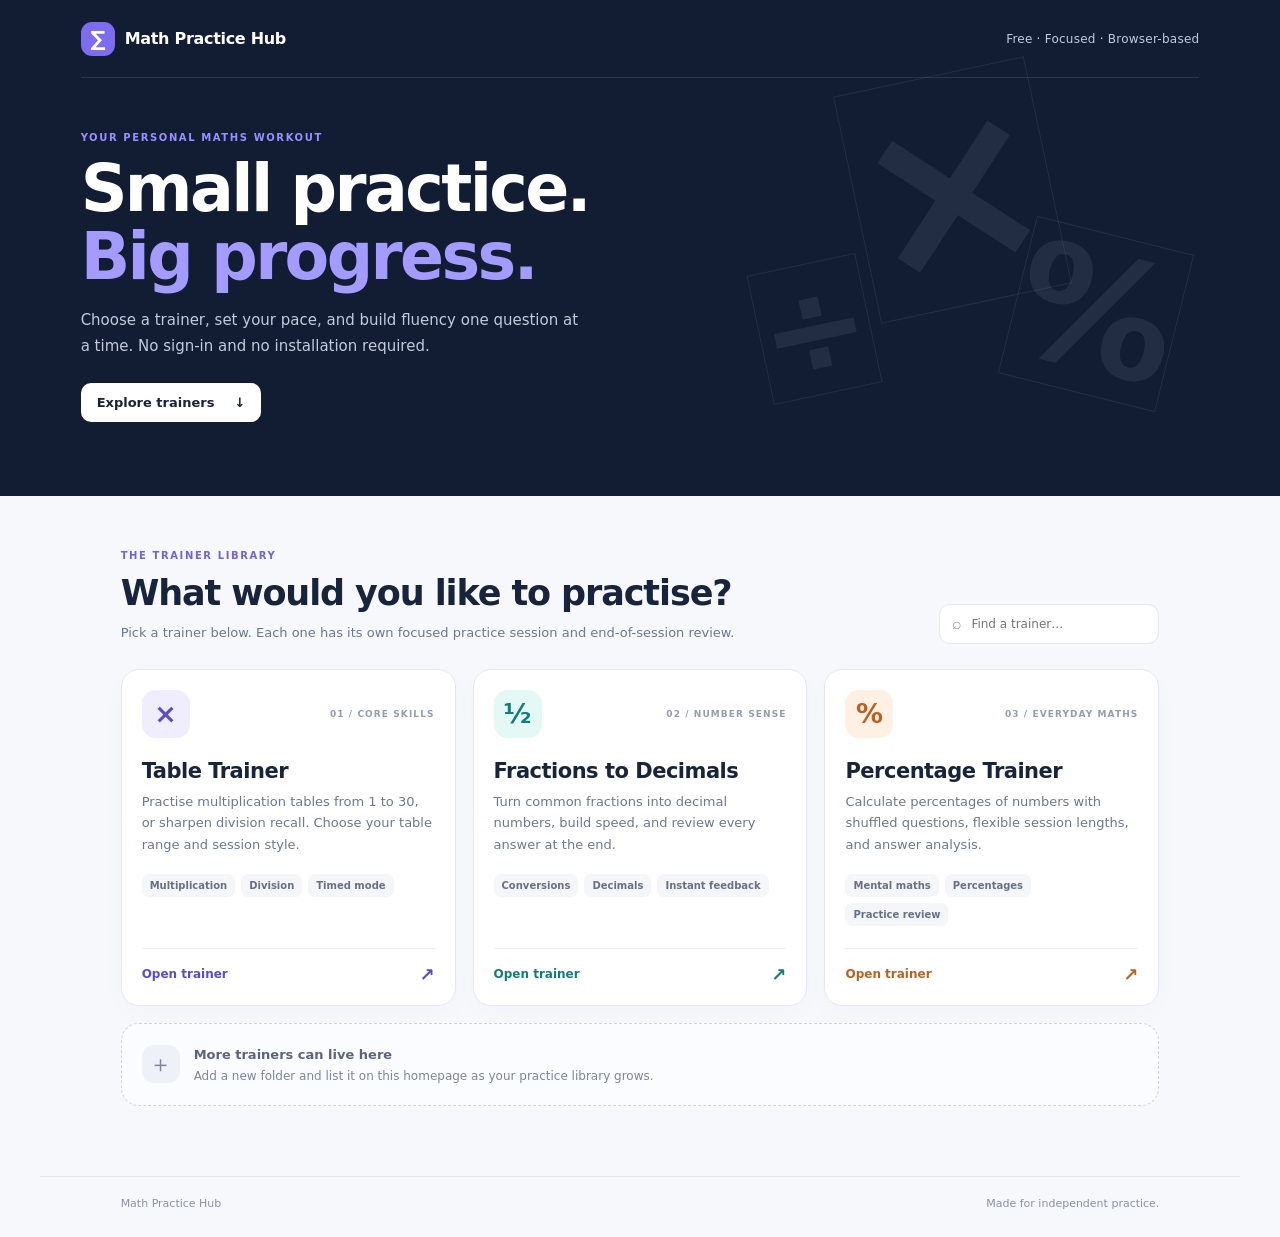
==== index.html @ 1ae981a3 "V1" ====
<!doctype html>
<html lang="en">
<head>
  <meta charset="utf-8">
  <meta name="viewport" content="width=device-width, initial-scale=1">
  <meta name="description" content="A simple collection of interactive maths practice trainers.">
  <title>Math Practice Hub</title>
  <link rel="stylesheet" href="css/style.css">
  <script src="js/main.js" defer></script>
</head>
<body>
  <header class="hero">
    <nav class="topbar" aria-label="Main navigation">
      <a class="wordmark" href="index.html"><span class="mark">∑</span><span>Math Practice Hub</span></a>
      <span class="top-note">Free · Focused · Browser-based</span>
    </nav>
    <div class="hero-content">
      <p class="eyebrow">YOUR PERSONAL MATHS WORKOUT</p>
      <h1>Small practice.<br><span>Big progress.</span></h1>
      <p class="hero-copy">Choose a trainer, set your pace, and build fluency one question at a time. No sign-in and no installation required.</p>
      <a class="hero-cta" href="#trainers">Explore trainers <span aria-hidden="true">↓</span></a>
    </div>
    <div class="hero-decoration decor-one">×</div><div class="hero-decoration decor-two">%</div><div class="hero-decoration decor-three">÷</div>
  </header>
  <main class="content" id="trainers">
    <div class="section-heading">
      <div><p class="eyebrow">THE TRAINER LIBRARY</p><h2>What would you like to practise?</h2><p class="section-copy">Pick a trainer below. Each one has its own focused practice session and end-of-session review.</p></div>
      <label class="search-wrap"><span class="sr-only">Search trainers</span><span aria-hidden="true">⌕</span><input id="trainerSearch" type="search" placeholder="Find a trainer…"></label>
    </div>
    <section class="trainer-grid" id="trainerGrid" aria-label="Available trainers">
      <a class="trainer-card card-violet" href="trainers/table-trainer/index.html" data-search="tables multiplication division times tables arithmetic">
        <div class="card-top"><span class="card-icon">×</span><span class="card-number">01 / CORE SKILLS</span></div>
        <h3>Table Trainer</h3><p>Practise multiplication tables from 1 to 30, or sharpen division recall. Choose your table range and session style.</p>
        <div class="tag-row"><span>Multiplication</span><span>Division</span><span>Timed mode</span></div>
        <div class="card-bottom"><span>Open trainer</span><span class="arrow">↗</span></div>
      </a>
      <a class="trainer-card card-teal" href="trainers/fractions-decimals/index.html" data-search="fractions decimal conversion numerator denominator">
        <div class="card-top"><span class="card-icon">½</span><span class="card-number">02 / NUMBER SENSE</span></div>
        <h3>Fractions to Decimals</h3><p>Turn common fractions into decimal numbers, build speed, and review every answer at the end.</p>
        <div class="tag-row"><span>Conversions</span><span>Decimals</span><span>Instant feedback</span></div>
        <div class="card-bottom"><span>Open trainer</span><span class="arrow">↗</span></div>
      </a>
      <a class="trainer-card card-orange" href="trainers/percentage-trainer/index.html" data-search="percentages percentage of a number discounts maths">
        <div class="card-top"><span class="card-icon">%</span><span class="card-number">03 / EVERYDAY MATHS</span></div>
        <h3>Percentage Trainer</h3><p>Calculate percentages of numbers with shuffled questions, flexible session lengths, and answer analysis.</p>
        <div class="tag-row"><span>Mental maths</span><span>Percentages</span><span>Practice review</span></div>
        <div class="card-bottom"><span>Open trainer</span><span class="arrow">↗</span></div>
      </a>
      <div class="future-card" aria-label="More trainers can be added"><span class="future-plus">＋</span><div><strong>More trainers can live here</strong><p>Add a new folder and list it on this homepage as your practice library grows.</p></div></div>
    </section>
    <p class="empty-state" id="emptyState" hidden>No trainers match that search. Try another term.</p>
  </main>
  <footer class="site-footer"><span>Math Practice Hub</span><span>Made for independent practice.</span></footer>
</body>
</html>
---- css/style.css ----
:root{--ink:#18243b;--muted:#6c7890;--line:#e4e9f1;--paper:#f7f8fc;--white:#fff;--violet:#6558dc;--teal:#128a83;--orange:#cc722c}
*{box-sizing:border-box}html{scroll-behavior:smooth}body{margin:0;background:var(--paper);color:var(--ink);font-family:ui-sans-serif,system-ui,-apple-system,BlinkMacSystemFont,"Segoe UI",sans-serif;-webkit-font-smoothing:antialiased}
a{color:inherit}.hero{background:#121d34;color:white;position:relative;overflow:hidden;padding:0 6.3vw 74px;min-height:420px}.topbar{max-width:1200px;margin:auto;height:78px;display:flex;align-items:center;justify-content:space-between;border-bottom:1px solid #ffffff1a;position:relative;z-index:2}.wordmark{display:flex;gap:10px;align-items:center;font-weight:800;text-decoration:none;letter-spacing:-.3px}.mark{display:grid;place-items:center;width:34px;height:34px;border-radius:11px;background:#7c6cf0;color:#fff;font-size:21px}.top-note{font-size:12px;color:#c4cadd;letter-spacing:.02em}.hero-content{max-width:1200px;margin:0 auto;padding-top:54px;position:relative;z-index:1}.eyebrow{margin:0 0 12px;font-size:10px;letter-spacing:.16em;font-weight:850;color:#9890ff}.hero h1{font-size:clamp(38px,6vw,65px);line-height:1.04;letter-spacing:-2.6px;margin:0;max-width:620px}.hero h1 span{color:#a49bff}.hero-copy{color:#c3cada;font-size:15px;line-height:1.7;max-width:505px;margin:18px 0 24px}.hero-cta{display:inline-flex;align-items:center;gap:20px;padding:12px 16px;border-radius:10px;background:#fff;color:#17233a;font-size:13px;font-weight:800;text-decoration:none;transition:transform .18s}.hero-cta:hover{transform:translateY(-2px)}.hero-decoration{position:absolute;border:1px solid #ffffff12;color:#ffffff12;font-size:170px;line-height:1;font-weight:900;transform:rotate(-12deg);pointer-events:none}.decor-one{right:18%;top:15%;font-size:230px}.decor-two{right:8%;top:47%;font-size:160px;transform:rotate(14deg)}.decor-three{right:32%;top:53%;font-size:130px}
.content{max-width:1200px;margin:0 auto;padding:54px 6.3vw 70px}.section-heading{display:flex;align-items:flex-end;justify-content:space-between;gap:24px;margin-bottom:25px}.section-heading .eyebrow{color:#6f63df}.section-heading h2{font-size:clamp(24px,3.5vw,35px);letter-spacing:-1.1px;margin:0}.section-copy{color:var(--muted);font-size:13px;line-height:1.65;margin:9px 0 0;max-width:620px}.search-wrap{min-width:220px;display:flex;align-items:center;gap:9px;background:#fff;border:1px solid var(--line);padding:0 12px;border-radius:11px;color:#8994a8}.search-wrap input{width:100%;padding:12px 0;border:0;outline:0;background:transparent;font:inherit;font-size:12px;color:var(--ink)}.trainer-grid{display:grid;grid-template-columns:repeat(3,minmax(0,1fr));gap:17px}.trainer-card{background:white;border:1px solid var(--line);border-radius:18px;padding:20px;text-decoration:none;min-height:290px;display:flex;flex-direction:column;box-shadow:0 8px 28px #192b5005;transition:transform .18s,box-shadow .18s,border-color .18s}.trainer-card:hover{transform:translateY(-4px);box-shadow:0 16px 36px #192b5010;border-color:#cdd4e4}.card-top{display:flex;align-items:center;justify-content:space-between}.card-icon{display:grid;place-items:center;width:48px;height:48px;border-radius:14px;font-size:27px;font-weight:900}.card-number{font-size:9px;letter-spacing:.12em;font-weight:850;color:#939db0}.card-violet .card-icon{background:#efedff;color:#594bd1}.card-teal .card-icon{background:#e4f8f5;color:#117e77}.card-orange .card-icon{background:#fff0e4;color:#b96220}.trainer-card h3{font-size:21px;letter-spacing:-.5px;margin:21px 0 8px}.trainer-card p{color:var(--muted);font-size:13px;line-height:1.65;margin:0}.tag-row{display:flex;gap:6px;flex-wrap:wrap;margin:19px 0 22px}.tag-row span{background:#f5f6fa;color:#667188;border-radius:7px;padding:6px 8px;font-size:10px;font-weight:750}.card-bottom{border-top:1px solid #edf0f5;margin-top:auto;padding-top:15px;display:flex;justify-content:space-between;align-items:center;font-size:12px;font-weight:850}.card-violet .card-bottom{color:#594bd1}.card-teal .card-bottom{color:#117e77}.card-orange .card-bottom{color:#b96220}.arrow{font-size:18px}.future-card{display:flex;align-items:center;gap:14px;padding:20px;border:1px dashed #cdd5e3;border-radius:18px;color:#7b869a;grid-column:1/-1;background:#fbfcff}.future-plus{display:grid;place-items:center;flex:0 0 38px;height:38px;background:#eef1f8;border-radius:12px;font-size:23px}.future-card strong{color:#59657a;font-size:13px}.future-card p{margin:4px 0 0;font-size:12px;line-height:1.5}.empty-state{color:var(--muted);padding:24px;text-align:center}.site-footer{border-top:1px solid var(--line);max-width:1200px;margin:0 auto;padding:20px 6.3vw 27px;color:#8791a4;font-size:11px;display:flex;justify-content:space-between;gap:12px}.sr-only{position:absolute;width:1px;height:1px;padding:0;margin:-1px;overflow:hidden;clip:rect(0,0,0,0);white-space:nowrap;border:0}
@media(max-width:900px){.trainer-grid{grid-template-columns:repeat(2,minmax(0,1fr))}.decor-one{right:4%}.section-heading{align-items:flex-start;flex-direction:column}.search-wrap{width:100%;max-width:400px}}@media(max-width:580px){.hero{padding:0 20px 55px;min-height:410px}.topbar{height:68px}.top-note{font-size:10px}.hero-content{padding-top:48px}.hero h1{letter-spacing:-1.7px}.hero-copy{font-size:14px}.hero-decoration{opacity:.6}.decor-one{font-size:150px;right:-15%;top:20%}.decor-two{right:2%;font-size:100px}.decor-three{display:none}.content{padding:38px 18px 48px}.trainer-grid{grid-template-columns:1fr}.trainer-card{min-height:260px}.site-footer{padding:18px;flex-direction:column}.future-card{grid-column:auto}}

[hidden]{display:none!important}
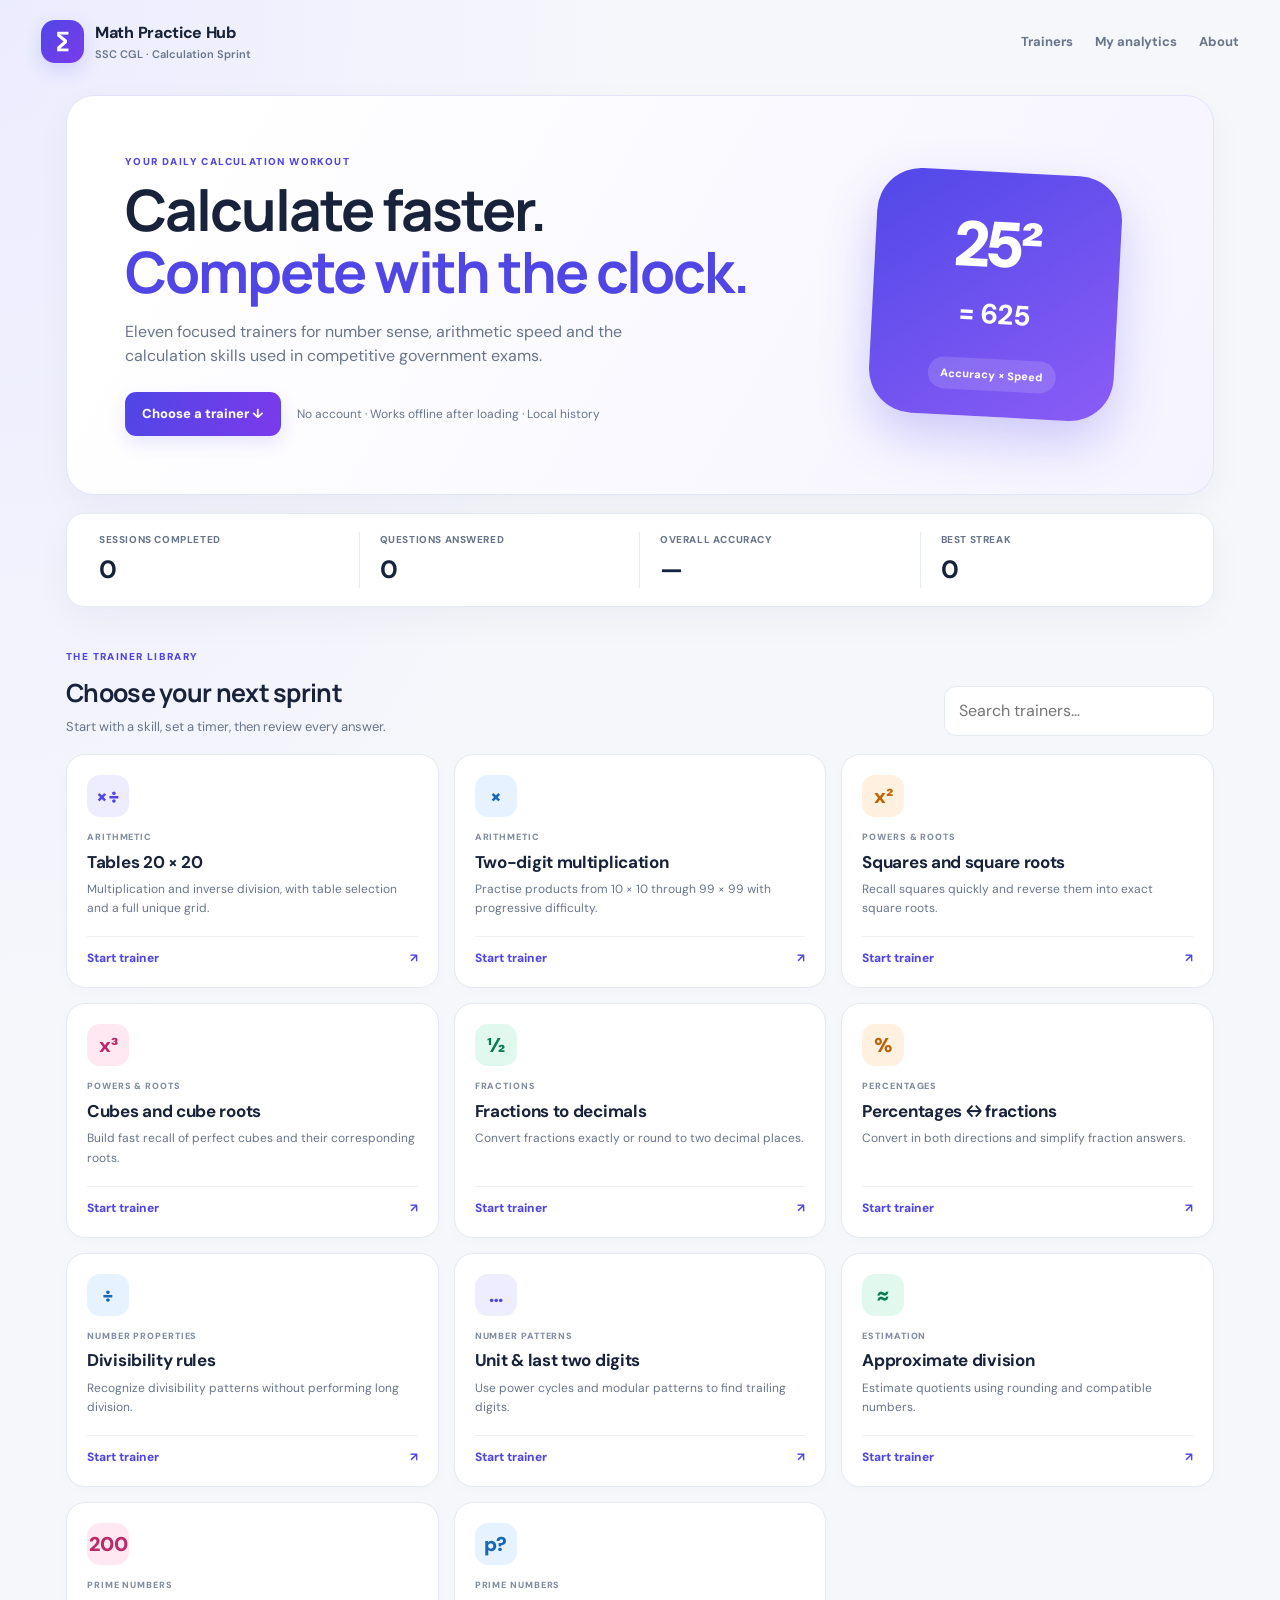
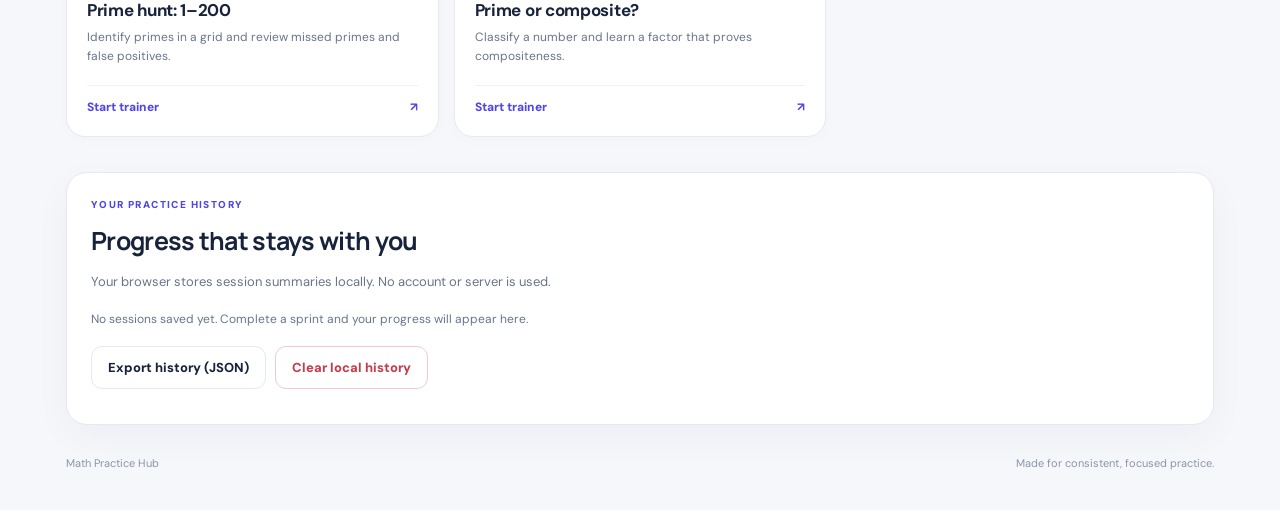
==== commit f859e795: "V2" ====
--- a/index.html
+++ b/index.html
@@ -1,55 +1,31 @@
 <!doctype html>
 <html lang="en">
 <head>
-  <meta charset="utf-8">
-  <meta name="viewport" content="width=device-width, initial-scale=1">
-  <meta name="description" content="A simple collection of interactive maths practice trainers.">
-  <title>Math Practice Hub</title>
-  <link rel="stylesheet" href="css/style.css">
-  <script src="js/main.js" defer></script>
+<meta charset="utf-8"><meta name="viewport" content="width=device-width,initial-scale=1">
+<meta name="theme-color" content="#4f46e5"><title>Math Practice Hub · SSC CGL Sprint Training</title>
+<link rel="stylesheet" href="assets/css/site.css">
 </head>
 <body>
-  <header class="hero">
-    <nav class="topbar" aria-label="Main navigation">
-      <a class="wordmark" href="index.html"><span class="mark">∑</span><span>Math Practice Hub</span></a>
-      <span class="top-note">Free · Focused · Browser-based</span>
-    </nav>
-    <div class="hero-content">
-      <p class="eyebrow">YOUR PERSONAL MATHS WORKOUT</p>
-      <h1>Small practice.<br><span>Big progress.</span></h1>
-      <p class="hero-copy">Choose a trainer, set your pace, and build fluency one question at a time. No sign-in and no installation required.</p>
-      <a class="hero-cta" href="#trainers">Explore trainers <span aria-hidden="true">↓</span></a>
-    </div>
-    <div class="hero-decoration decor-one">×</div><div class="hero-decoration decor-two">%</div><div class="hero-decoration decor-three">÷</div>
-  </header>
-  <main class="content" id="trainers">
-    <div class="section-heading">
-      <div><p class="eyebrow">THE TRAINER LIBRARY</p><h2>What would you like to practise?</h2><p class="section-copy">Pick a trainer below. Each one has its own focused practice session and end-of-session review.</p></div>
-      <label class="search-wrap"><span class="sr-only">Search trainers</span><span aria-hidden="true">⌕</span><input id="trainerSearch" type="search" placeholder="Find a trainer…"></label>
-    </div>
-    <section class="trainer-grid" id="trainerGrid" aria-label="Available trainers">
-      <a class="trainer-card card-violet" href="trainers/table-trainer/index.html" data-search="tables multiplication division times tables arithmetic">
-        <div class="card-top"><span class="card-icon">×</span><span class="card-number">01 / CORE SKILLS</span></div>
-        <h3>Table Trainer</h3><p>Practise multiplication tables from 1 to 30, or sharpen division recall. Choose your table range and session style.</p>
-        <div class="tag-row"><span>Multiplication</span><span>Division</span><span>Timed mode</span></div>
-        <div class="card-bottom"><span>Open trainer</span><span class="arrow">↗</span></div>
-      </a>
-      <a class="trainer-card card-teal" href="trainers/fractions-decimals/index.html" data-search="fractions decimal conversion numerator denominator">
-        <div class="card-top"><span class="card-icon">½</span><span class="card-number">02 / NUMBER SENSE</span></div>
-        <h3>Fractions to Decimals</h3><p>Turn common fractions into decimal numbers, build speed, and review every answer at the end.</p>
-        <div class="tag-row"><span>Conversions</span><span>Decimals</span><span>Instant feedback</span></div>
-        <div class="card-bottom"><span>Open trainer</span><span class="arrow">↗</span></div>
-      </a>
-      <a class="trainer-card card-orange" href="trainers/percentage-trainer/index.html" data-search="percentages percentage of a number discounts maths">
-        <div class="card-top"><span class="card-icon">%</span><span class="card-number">03 / EVERYDAY MATHS</span></div>
-        <h3>Percentage Trainer</h3><p>Calculate percentages of numbers with shuffled questions, flexible session lengths, and answer analysis.</p>
-        <div class="tag-row"><span>Mental maths</span><span>Percentages</span><span>Practice review</span></div>
-        <div class="card-bottom"><span>Open trainer</span><span class="arrow">↗</span></div>
-      </a>
-      <div class="future-card" aria-label="More trainers can be added"><span class="future-plus">＋</span><div><strong>More trainers can live here</strong><p>Add a new folder and list it on this homepage as your practice library grows.</p></div></div>
-    </section>
-    <p class="empty-state" id="emptyState" hidden>No trainers match that search. Try another term.</p>
-  </main>
-  <footer class="site-footer"><span>Math Practice Hub</span><span>Made for independent practice.</span></footer>
-</body>
-</html>
+<header class="site-header home-header"><a class="brand" href="index.html"><span class="brand-mark">∑</span><span>Math Practice Hub<small>SSC CGL · Calculation Sprint</small></span></a><nav><a href="#trainers">Trainers</a><a href="#analytics">My analytics</a><a href="README.md">About</a></nav></header>
+<main class="home-main">
+<section class="hero"><div class="hero-copy"><p class="eyebrow">YOUR DAILY CALCULATION WORKOUT</p><h1>Calculate faster.<br><span>Compete with the clock.</span></h1><p>Eleven focused trainers for number sense, arithmetic speed and the calculation skills used in competitive government exams.</p><div class="hero-actions"><a class="btn primary" href="#trainers">Choose a trainer ↓</a><span class="muted small">No account · Works offline after loading · Local history</span></div></div><div class="hero-art"><div class="hero-number">25²</div><div class="hero-equals">= 625</div><div class="hero-chip">Accuracy × Speed</div></div></section>
+<section class="overview-metrics" id="analytics">
+<div><small>SESSIONS COMPLETED</small><strong id="homeSessions">0</strong></div><div><small>QUESTIONS ANSWERED</small><strong id="homeQuestions">0</strong></div><div><small>OVERALL ACCURACY</small><strong id="homeAccuracy">—</strong></div><div><small>BEST STREAK</small><strong id="homeStreak">0</strong></div>
+</section>
+<section class="section-heading" id="trainers"><div><p class="eyebrow">THE TRAINER LIBRARY</p><h2>Choose your next sprint</h2><p class="muted">Start with a skill, set a timer, then review every answer.</p></div><input id="trainerSearch" class="search-input" type="search" placeholder="Search trainers…" aria-label="Search trainers"></section>
+<div class="trainer-grid" id="trainerGrid">
+<a class="trainer-card" data-search="tables multiplication division times table" href="trainers/table-trainer/index.html"><span class="card-icon violet">×÷</span><span class="card-tag">ARITHMETIC</span><h3>Tables 20 × 20</h3><p>Multiplication and inverse division, with table selection and a full unique grid.</p><span class="card-bottom">Start trainer <b>↗</b></span></a>
+<a class="trainer-card" data-search="two digit multiplication product" href="trainers/multiplication-2-digit/index.html"><span class="card-icon blue">×</span><span class="card-tag">ARITHMETIC</span><h3>Two-digit multiplication</h3><p>Practise products from 10 × 10 through 99 × 99 with progressive difficulty.</p><span class="card-bottom">Start trainer <b>↗</b></span></a>
+<a class="trainer-card" data-search="squares square roots radicals" href="trainers/squares-roots/index.html"><span class="card-icon orange">x²</span><span class="card-tag">POWERS & ROOTS</span><h3>Squares and square roots</h3><p>Recall squares quickly and reverse them into exact square roots.</p><span class="card-bottom">Start trainer <b>↗</b></span></a>
+<a class="trainer-card" data-search="cubes cube roots" href="trainers/cubes-roots/index.html"><span class="card-icon pink">x³</span><span class="card-tag">POWERS & ROOTS</span><h3>Cubes and cube roots</h3><p>Build fast recall of perfect cubes and their corresponding roots.</p><span class="card-bottom">Start trainer <b>↗</b></span></a>
+<a class="trainer-card" data-search="fraction decimal conversion rounding" href="trainers/fractions-decimals/index.html"><span class="card-icon green">½</span><span class="card-tag">FRACTIONS</span><h3>Fractions to decimals</h3><p>Convert fractions exactly or round to two decimal places.</p><span class="card-bottom">Start trainer <b>↗</b></span></a>
+<a class="trainer-card" data-search="percentage fraction percent conversion" href="trainers/percentages-fractions/index.html"><span class="card-icon orange">%</span><span class="card-tag">PERCENTAGES</span><h3>Percentages ↔ fractions</h3><p>Convert in both directions and simplify fraction answers.</p><span class="card-bottom">Start trainer <b>↗</b></span></a>
+<a class="trainer-card" data-search="divisibility rules divisible" href="trainers/divisibility-rules/index.html"><span class="card-icon blue">÷</span><span class="card-tag">NUMBER PROPERTIES</span><h3>Divisibility rules</h3><p>Recognize divisibility patterns without performing long division.</p><span class="card-bottom">Start trainer <b>↗</b></span></a>
+<a class="trainer-card" data-search="unit digit last two digits powers cycles" href="trainers/unit-last-digits/index.html"><span class="card-icon violet">…</span><span class="card-tag">NUMBER PATTERNS</span><h3>Unit & last two digits</h3><p>Use power cycles and modular patterns to find trailing digits.</p><span class="card-bottom">Start trainer <b>↗</b></span></a>
+<a class="trainer-card" data-search="approximate division estimate quotient" href="trainers/approximate-division/index.html"><span class="card-icon green">≈</span><span class="card-tag">ESTIMATION</span><h3>Approximate division</h3><p>Estimate quotients using rounding and compatible numbers.</p><span class="card-bottom">Start trainer <b>↗</b></span></a>
+<a class="trainer-card" data-search="prime hunt numbers 1 200 sieve" href="trainers/prime-hunt/index.html"><span class="card-icon pink">200</span><span class="card-tag">PRIME NUMBERS</span><h3>Prime hunt: 1–200</h3><p>Identify primes in a grid and review missed primes and false positives.</p><span class="card-bottom">Start trainer <b>↗</b></span></a>
+<a class="trainer-card" data-search="prime or composite factor" href="trainers/prime-or-not/index.html"><span class="card-icon blue">p?</span><span class="card-tag">PRIME NUMBERS</span><h3>Prime or composite?</h3><p>Classify a number and learn a factor that proves compositeness.</p><span class="card-bottom">Start trainer <b>↗</b></span></a>
+</div>
+<section class="history-panel panel"><div><p class="eyebrow">YOUR PRACTICE HISTORY</p><h2>Progress that stays with you</h2><p class="muted">Your browser stores session summaries locally. No account or server is used.</p></div><div id="homeHistory" class="home-history"></div><div class="history-actions"><button id="exportHistory" class="btn secondary">Export history (JSON)</button><button id="clearHistory" class="btn danger-outline">Clear local history</button></div><p class="tiny muted" id="historyMessage" aria-live="polite"></p></section>
+<footer><span>Math Practice Hub</span><span>Made for consistent, focused practice.</span></footer>
+</main><script src="shared/question-utils.js"></script><script src="assets/js/hub.js"></script></body></html>
--- a/assets/css/site.css
+++ b/assets/css/site.css
@@ -0,0 +1,5 @@
+@import url('https://fonts.googleapis.com/css2?family=DM+Sans:wght@400;500;600;700;800&family=Manrope:wght@400;500;600;700;800&display=swap');
+:root{--ink:#18233b;--muted:#69758b;--line:#e4e9f2;--paper:#f5f7fb;--white:#fff;--brand:#4f46e5;--purple:#7c3aed;--good:#13815b;--bad:#c43d4d;--shadow:0 12px 36px #18233b0a}
+*{box-sizing:border-box}html{scroll-behavior:smooth;scroll-padding-top:90px}body{margin:0;background:radial-gradient(ellipse at top left,#ececff 0,transparent 35%),var(--paper);color:var(--ink);font-family:"DM Sans",system-ui,-apple-system,"Segoe UI",sans-serif;line-height:1.5}a{color:inherit;text-decoration:none}button,input,select{font:inherit}button,a,input,select{outline-color:#8d87ff}button{cursor:pointer}.site-header{max-width:1200px;margin:auto;padding:20px 26px;display:flex;align-items:center;justify-content:space-between;gap:18px}.home-header{max-width:1250px}.brand{display:flex;align-items:center;gap:11px;font-weight:800;letter-spacing:-.3px}.brand-mark{width:43px;height:43px;border-radius:14px;background:linear-gradient(135deg,var(--brand),var(--purple));color:#fff;display:grid;place-items:center;font-size:26px;box-shadow:0 7px 18px #4f46e52b}.brand small{display:block;font-size:11px;color:var(--muted);font-weight:600;letter-spacing:0;margin-top:1px}.site-header nav{display:flex;gap:22px;color:var(--muted);font-size:13px;font-weight:700}.site-header nav a:hover,.back-link:hover,.text-link:hover{color:var(--brand)}.back-link{font-size:13px;font-weight:750;color:var(--muted)}.home-main{max-width:1200px;margin:auto;padding:12px 26px 30px}.hero{border:1px solid #e1e3fa;background:linear-gradient(120deg,#fff 10%,#f5f3ff 100%);border-radius:28px;padding:clamp(26px,5vw,58px);display:grid;grid-template-columns:1.5fr .7fr;gap:25px;align-items:center;overflow:hidden;box-shadow:var(--shadow)}.eyebrow{font-size:10px;font-weight:850;letter-spacing:.14em;color:var(--brand);margin:0 0 10px}.hero h1{font-family:Manrope,system-ui,sans-serif;font-size:clamp(35px,5vw,57px);line-height:1.08;letter-spacing:-2px;margin:0}.hero h1 span{color:var(--brand)}.hero-copy>p:not(.eyebrow){max-width:580px;color:var(--muted);font-size:16px;margin:18px 0 24px}.hero-actions{display:flex;align-items:center;gap:16px;flex-wrap:wrap}.hero-art{justify-self:center;width:min(100%,245px);aspect-ratio:1;border-radius:44px;background:linear-gradient(145deg,#5048e8,#8b5cf6);box-shadow:0 22px 50px #5b4de744;display:flex;flex-direction:column;align-items:center;justify-content:center;color:#fff;transform:rotate(3deg)}.hero-number{font-size:64px;font-weight:900;letter-spacing:-3px}.hero-equals{font-size:28px;font-weight:750}.hero-chip{margin-top:23px;padding:8px 13px;border-radius:999px;background:#ffffff24;font-size:11px;font-weight:800}.btn{display:inline-flex;align-items:center;justify-content:center;gap:7px;border:1px solid transparent;border-radius:11px;padding:11px 16px;font-size:13px;font-weight:800;transition:transform .15s,filter .15s}.btn:hover{filter:brightness(1.03);transform:translateY(-1px)}.primary{background:linear-gradient(110deg,var(--brand),var(--purple));color:#fff;box-shadow:0 7px 18px #4f46e522}.secondary{background:#fff;border-color:var(--line);color:var(--ink)}.danger-outline{background:#fff;border-color:#f0cbd0;color:var(--bad)}.muted{color:var(--muted)}.small{font-size:12px}.tiny{font-size:11px}.overview-metrics{margin:18px 0 42px;display:grid;grid-template-columns:repeat(4,1fr);background:#fff;border:1px solid var(--line);border-radius:18px;padding:18px 12px;box-shadow:var(--shadow)}.overview-metrics>div{padding:0 20px;border-right:1px solid var(--line)}.overview-metrics>div:last-child{border:0}.overview-metrics small,.stats-row small{display:block;font-size:10px;font-weight:800;color:var(--muted);letter-spacing:.06em}.overview-metrics strong{font-size:25px;letter-spacing:-.7px;display:block;margin-top:4px}.section-heading{display:flex;align-items:end;justify-content:space-between;gap:18px;margin-bottom:18px}.section-heading h2,.history-panel h2,.mini-history h2{font-family:Manrope,system-ui,sans-serif;font-size:25px;letter-spacing:-.7px;margin:0}.section-heading p:not(.eyebrow){margin:5px 0 0;font-size:13px}.search-input{width:min(100%,270px);padding:12px 14px;border:1px solid var(--line);border-radius:12px;background:#fff}.trainer-grid{display:grid;grid-template-columns:repeat(3,minmax(0,1fr));gap:15px}.trainer-card{min-height:226px;background:#fff;border:1px solid var(--line);border-radius:19px;padding:20px;display:flex;flex-direction:column;align-items:flex-start;box-shadow:0 4px 16px #17255404;transition:transform .18s,border-color .18s,box-shadow .18s}.trainer-card:hover{transform:translateY(-3px);border-color:#c7c4ff;box-shadow:0 12px 26px #1725540b}.card-icon{width:42px;height:42px;border-radius:13px;display:grid;place-items:center;font-size:20px;font-weight:900;margin-bottom:14px}.violet{background:#eeedff;color:#4f46e5}.blue{background:#e6f2ff;color:#1767b1}.orange{background:#fff0df;color:#ba6508}.pink{background:#ffe8f1;color:#b72c69}.green{background:#e1f8ef;color:#087c57}.card-tag{font-size:9px;font-weight:850;letter-spacing:.1em;color:#828da2}.trainer-card h3{font-size:17px;letter-spacing:-.3px;margin:5px 0}.trainer-card p{font-size:12px;color:var(--muted);margin:0 0 18px;line-height:1.6}.card-bottom{margin-top:auto;padding-top:12px;border-top:1px solid #eef0f5;width:100%;display:flex;justify-content:space-between;color:var(--brand);font-size:12px;font-weight:800}.panel{background:#fff;border:1px solid var(--line);border-radius:21px;box-shadow:var(--shadow)}.history-panel{margin-top:35px;padding:24px}.history-panel>div:first-child p:not(.eyebrow){font-size:13px}.home-history{margin:18px 0}.history-list{display:grid;gap:9px}.history-item{display:grid;grid-template-columns:1fr auto auto;align-items:center;gap:18px;padding:12px 14px;border:1px solid #edf0f5;border-radius:12px;font-size:12px}.history-item strong{font-size:13px}.history-actions{display:flex;gap:9px;flex-wrap:wrap}footer{padding:30px 0 8px;display:flex;justify-content:space-between;gap:10px;color:#8b95a8;font-size:11px}.trainer-page{max-width:1040px;margin:8px auto 40px;padding:0 22px}.trainer-heading{display:flex;align-items:center;justify-content:space-between;gap:20px;margin:22px 0}.trainer-heading h1{font-family:Manrope,system-ui,sans-serif;font-size:clamp(27px,4vw,38px);letter-spacing:-1.2px;margin:0}.trainer-heading .muted{margin:7px 0 0;font-size:14px}.setup-panel{padding:23px;margin-bottom:17px}.setup-panel h2{font-size:17px;margin:0 0 17px}.setup-grid{display:grid;grid-template-columns:repeat(4,minmax(0,1fr));gap:14px}.setup-grid label{font-size:12px;font-weight:750;display:flex;flex-direction:column;gap:7px}.setup-grid input,.setup-grid select,.answer-input,.answer-select{width:100%;min-width:0;padding:11px 12px;border:1px solid #dce2ed;border-radius:10px;background:#fff;color:var(--ink);font-size:14px}.setup-grid input:focus,.setup-grid select:focus,.answer-input:focus,.answer-select:focus{border-color:var(--brand);box-shadow:0 0 0 3px #4f46e51a;outline:0}.setup-grid label small{font-weight:500;color:var(--muted);font-size:10px}.trainer-options{grid-column:1/-1}.option-group{display:flex;flex-wrap:wrap;gap:8px}.option-group label{display:flex;align-items:center;flex-direction:row;gap:6px;background:#f7f8fc;padding:8px 10px;border-radius:9px}.option-group input{width:auto;accent-color:var(--brand)}.setup-actions{display:flex;align-items:center;gap:14px;margin-top:18px;flex-wrap:wrap}.setup-actions p{margin:0}.practice-panel{overflow:hidden}.stats-row{display:grid;grid-template-columns:repeat(4,1fr);padding:17px 23px;gap:10px}.stats-row strong{display:block;font-size:21px;letter-spacing:-.4px;margin-top:3px}.timer-stat strong{color:var(--brand)}.progress-track{height:4px;background:#eff1f7}.progress-track>div{height:100%;width:0;background:linear-gradient(90deg,var(--brand),#a78bfa);transition:width .2s}.question-area{padding:38px 25px 28px;min-height:330px;display:flex;flex-direction:column;align-items:center;text-align:center}.question-area .eyebrow{margin-bottom:13px}.question-text{font-family:Manrope,system-ui,sans-serif;font-size:clamp(32px,6vw,52px);line-height:1.25;font-weight:850;letter-spacing:-1.5px;overflow-wrap:anywhere;max-width:100%}.question-hint{color:var(--muted);font-size:12px;min-height:16px;margin:10px 0}.question-area form{width:min(100%,390px);margin-top:8px;display:flex;flex-direction:column;gap:10px}.answer-submit{width:100%}.answer-input{text-align:center;font-size:23px;font-weight:750;letter-spacing:.5px;padding:14px}.answer-options{display:grid;grid-template-columns:repeat(2,minmax(0,1fr));gap:9px}.answer-options button{background:#fff;border:1px solid var(--line);padding:12px 8px;border-radius:11px;font-weight:750}.answer-options button:hover{border-color:var(--brand);background:#f7f6ff}.answer-options button.selected{border-color:var(--brand);background:#eeedff;color:var(--brand)}.feedback{min-height:25px;font-size:14px;font-weight:800;margin:14px 0 0}.feedback.good{color:var(--good)}.feedback.bad{color:var(--bad)}.feedback.neutral{color:var(--muted);font-size:12px;font-weight:500}.practice-footer{display:flex;align-items:center;justify-content:space-between;gap:12px;border-top:1px solid var(--line);padding:14px 20px}.hidden{display:none!important}.results-area{padding:27px 23px}.results-head{display:flex;align-items:center;justify-content:space-between;gap:12px}.results-head h2{font-size:27px;margin:0}.results-head p:not(.eyebrow){margin:6px 0}.results-metrics{display:grid;grid-template-columns:repeat(4,1fr);gap:10px;margin:20px 0}.metric-card{border:1px solid var(--line);border-radius:13px;padding:13px}.metric-card small{display:block;font-size:10px;color:var(--muted);font-weight:800}.metric-card strong{display:block;font-size:23px;margin-top:4px}.analysis-insight{padding:13px 15px;background:#f4f3ff;border:1px solid #e6e3ff;border-radius:12px;color:#49419b;font-size:12px;margin-bottom:17px}.table-scroll{overflow:auto;border:1px solid var(--line);border-radius:12px}.review-table{width:100%;border-collapse:collapse;font-size:12px;text-align:left}.review-table th{background:#f7f8fc;color:var(--muted);font-size:10px;text-transform:uppercase;letter-spacing:.04em}.review-table th,.review-table td{padding:11px 12px;border-bottom:1px solid #edf0f5;vertical-align:top}.review-table tr:last-child td{border-bottom:0}.result-good{color:var(--good);font-weight:850}.result-bad{color:var(--bad);font-weight:850}.result-skip{color:var(--muted);font-weight:750}.results-actions{display:flex;gap:10px;margin-top:19px;flex-wrap:wrap}.mini-history{margin-top:17px;padding:20px;display:flex;align-items:center;justify-content:space-between;gap:18px;flex-wrap:wrap}.mini-history h2{font-size:18px}.mini-history p{margin:5px 0}.history-summary{font-size:12px;font-weight:750}.text-link{font-size:12px;color:var(--brand);font-weight:800}
+@media(max-width:850px){.trainer-grid{grid-template-columns:repeat(2,minmax(0,1fr))}.setup-grid{grid-template-columns:repeat(2,minmax(0,1fr))}.hero{grid-template-columns:1fr .5fr}.hero-art{width:190px}.trainer-options{grid-column:1/-1}}
+@media(max-width:600px){.site-header{padding:16px}.home-header nav{display:none}.home-main{padding:8px 14px 24px}.hero{grid-template-columns:1fr;padding:26px 21px;border-radius:22px}.hero-art{display:none}.hero h1{font-size:40px}.hero-copy>p:not(.eyebrow){font-size:14px}.overview-metrics{grid-template-columns:repeat(2,1fr);padding:14px 8px;margin-bottom:30px}.overview-metrics>div{padding:9px 12px;border-right:0}.overview-metrics>div:nth-child(odd){border-right:1px solid var(--line)}.overview-metrics>div:nth-child(-n+2){border-bottom:1px solid var(--line)}.overview-metrics strong{font-size:22px}.section-heading{align-items:stretch;flex-direction:column}.section-heading h2{font-size:22px}.search-input{width:100%}.trainer-grid{grid-template-columns:1fr}.trainer-card{min-height:190px}.history-panel{padding:18px}.history-item{grid-template-columns:1fr auto;gap:5px}.history-item span:last-child{grid-column:1/-1}.trainer-page{padding:0 12px;margin-top:0}.trainer-heading{margin:10px 3px 17px}.trainer-icon{min-width:56px;height:56px;border-radius:16px;font-size:20px}.setup-panel{padding:17px}.setup-grid{gap:10px}.setup-grid label{font-size:11px}.stats-row{padding:14px 13px;gap:7px}.stats-row strong{font-size:18px}.stats-row small{font-size:8px}.question-area{padding:30px 14px 24px;min-height:300px}.question-text{font-size:34px}.practice-footer{padding:12px;align-items:flex-start}.practice-footer .btn{padding:9px}.results-area{padding:20px 12px}.results-head{align-items:flex-start;flex-direction:column}.results-metrics{grid-template-columns:repeat(2,1fr)}.review-table th,.review-table td{padding:9px;font-size:11px}footer{flex-direction:column}.mini-history{align-items:flex-start}}
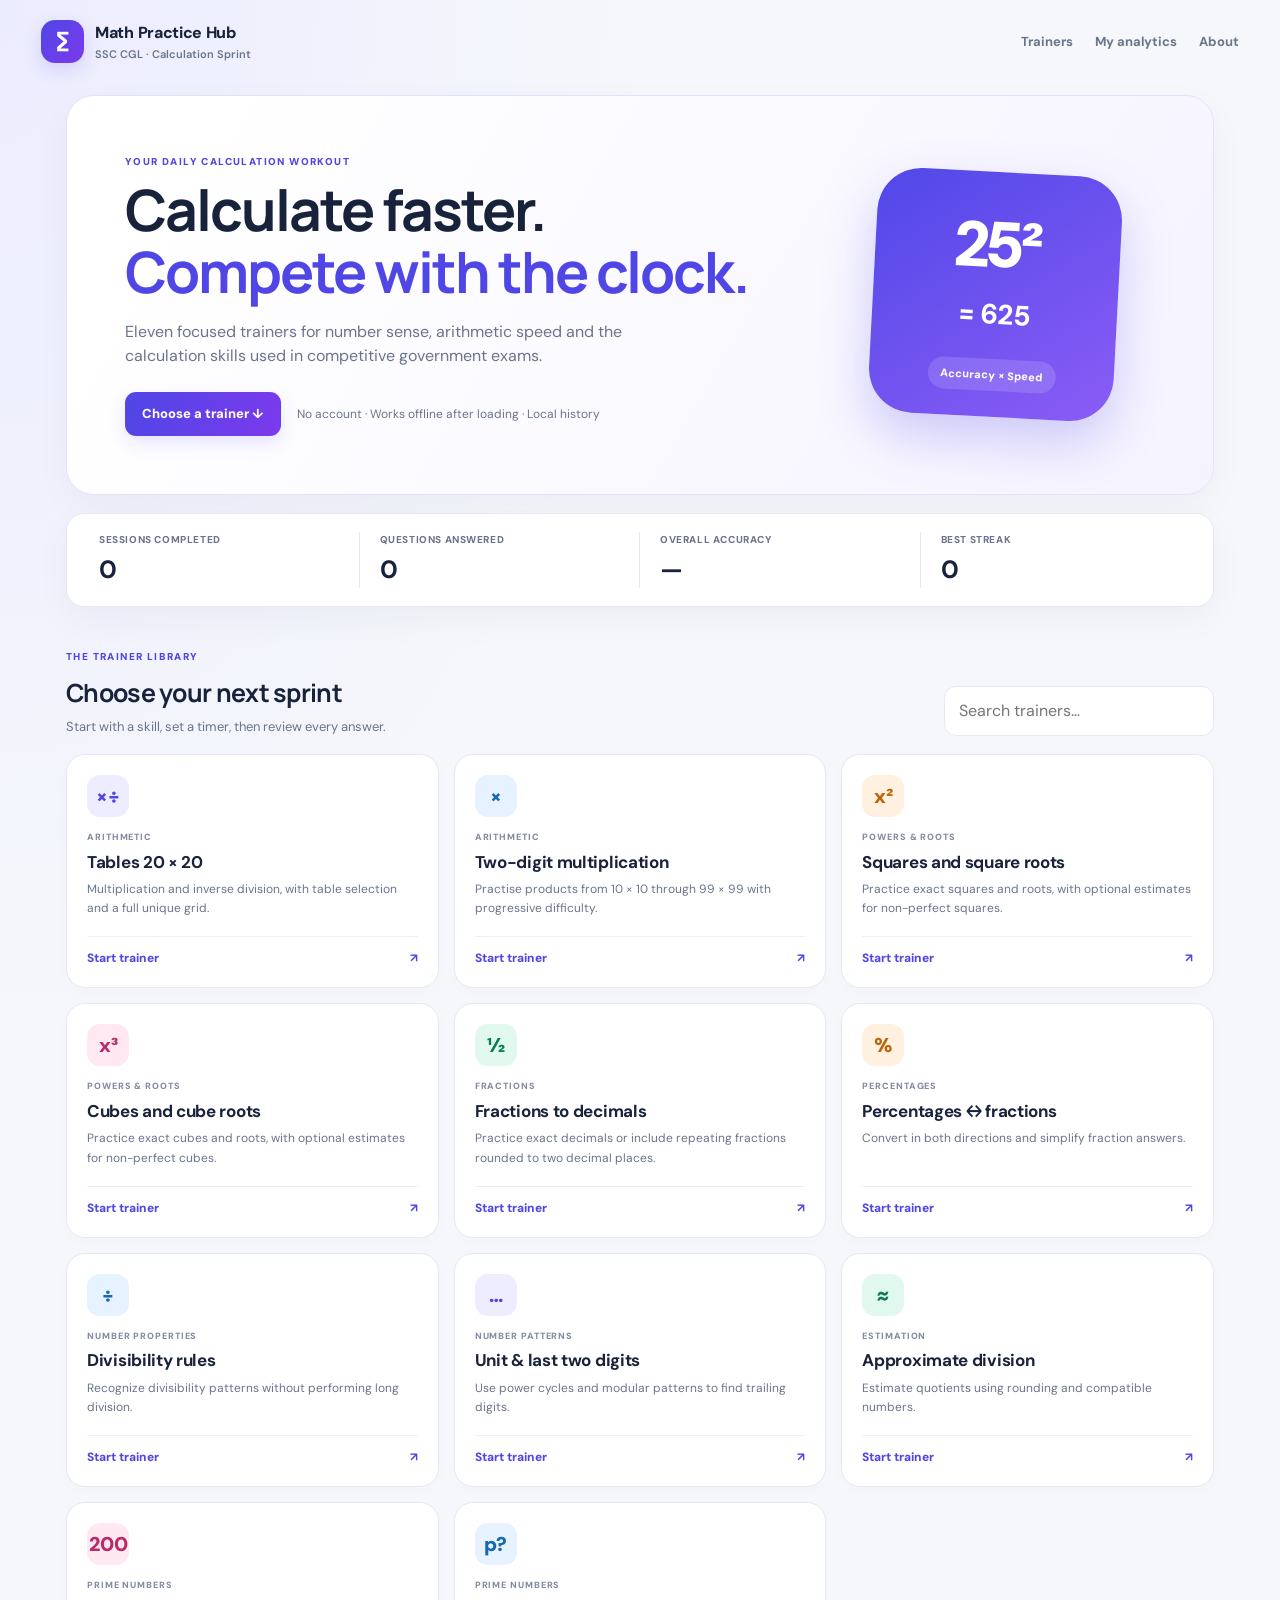
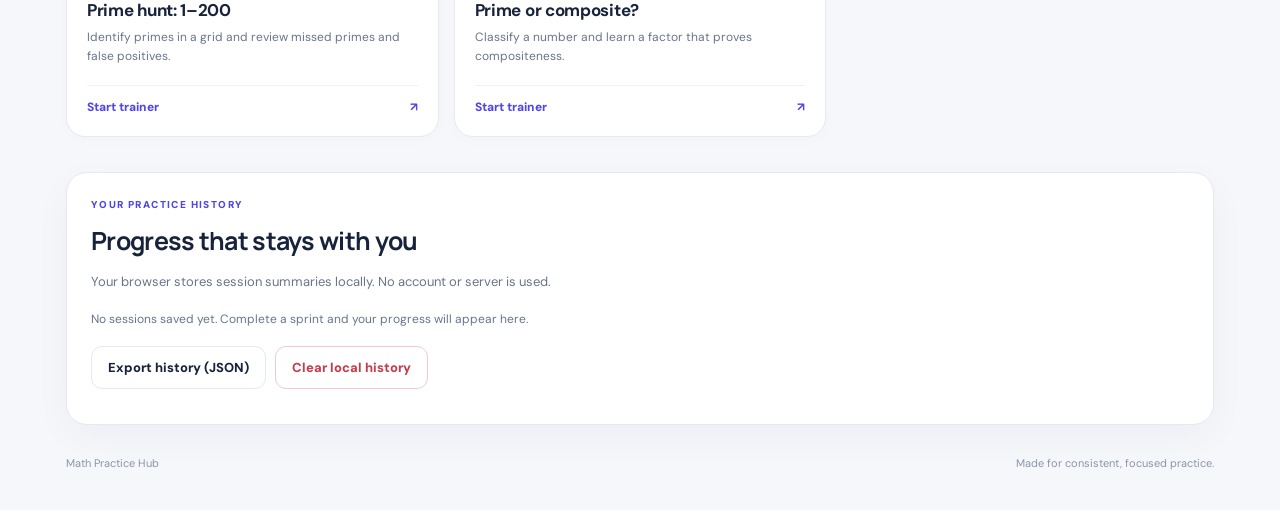
==== commit 606ee941: "V3" ====
--- a/index.html
+++ b/index.html
@@ -16,9 +16,9 @@
 <div class="trainer-grid" id="trainerGrid">
 <a class="trainer-card" data-search="tables multiplication division times table" href="trainers/table-trainer/index.html"><span class="card-icon violet">×÷</span><span class="card-tag">ARITHMETIC</span><h3>Tables 20 × 20</h3><p>Multiplication and inverse division, with table selection and a full unique grid.</p><span class="card-bottom">Start trainer <b>↗</b></span></a>
 <a class="trainer-card" data-search="two digit multiplication product" href="trainers/multiplication-2-digit/index.html"><span class="card-icon blue">×</span><span class="card-tag">ARITHMETIC</span><h3>Two-digit multiplication</h3><p>Practise products from 10 × 10 through 99 × 99 with progressive difficulty.</p><span class="card-bottom">Start trainer <b>↗</b></span></a>
-<a class="trainer-card" data-search="squares square roots radicals" href="trainers/squares-roots/index.html"><span class="card-icon orange">x²</span><span class="card-tag">POWERS & ROOTS</span><h3>Squares and square roots</h3><p>Recall squares quickly and reverse them into exact square roots.</p><span class="card-bottom">Start trainer <b>↗</b></span></a>
-<a class="trainer-card" data-search="cubes cube roots" href="trainers/cubes-roots/index.html"><span class="card-icon pink">x³</span><span class="card-tag">POWERS & ROOTS</span><h3>Cubes and cube roots</h3><p>Build fast recall of perfect cubes and their corresponding roots.</p><span class="card-bottom">Start trainer <b>↗</b></span></a>
-<a class="trainer-card" data-search="fraction decimal conversion rounding" href="trainers/fractions-decimals/index.html"><span class="card-icon green">½</span><span class="card-tag">FRACTIONS</span><h3>Fractions to decimals</h3><p>Convert fractions exactly or round to two decimal places.</p><span class="card-bottom">Start trainer <b>↗</b></span></a>
+<a class="trainer-card" data-search="squares square roots radicals" href="trainers/squares-roots/index.html"><span class="card-icon orange">x²</span><span class="card-tag">POWERS & ROOTS</span><h3>Squares and square roots</h3><p>Practice exact squares and roots, with optional estimates for non-perfect squares.</p><span class="card-bottom">Start trainer <b>↗</b></span></a>
+<a class="trainer-card" data-search="cubes cube roots" href="trainers/cubes-roots/index.html"><span class="card-icon pink">x³</span><span class="card-tag">POWERS & ROOTS</span><h3>Cubes and cube roots</h3><p>Practice exact cubes and roots, with optional estimates for non-perfect cubes.</p><span class="card-bottom">Start trainer <b>↗</b></span></a>
+<a class="trainer-card" data-search="fraction decimal conversion rounding" href="trainers/fractions-decimals/index.html"><span class="card-icon green">½</span><span class="card-tag">FRACTIONS</span><h3>Fractions to decimals</h3><p>Practice exact decimals or include repeating fractions rounded to two decimal places.</p><span class="card-bottom">Start trainer <b>↗</b></span></a>
 <a class="trainer-card" data-search="percentage fraction percent conversion" href="trainers/percentages-fractions/index.html"><span class="card-icon orange">%</span><span class="card-tag">PERCENTAGES</span><h3>Percentages ↔ fractions</h3><p>Convert in both directions and simplify fraction answers.</p><span class="card-bottom">Start trainer <b>↗</b></span></a>
 <a class="trainer-card" data-search="divisibility rules divisible" href="trainers/divisibility-rules/index.html"><span class="card-icon blue">÷</span><span class="card-tag">NUMBER PROPERTIES</span><h3>Divisibility rules</h3><p>Recognize divisibility patterns without performing long division.</p><span class="card-bottom">Start trainer <b>↗</b></span></a>
 <a class="trainer-card" data-search="unit digit last two digits powers cycles" href="trainers/unit-last-digits/index.html"><span class="card-icon violet">…</span><span class="card-tag">NUMBER PATTERNS</span><h3>Unit & last two digits</h3><p>Use power cycles and modular patterns to find trailing digits.</p><span class="card-bottom">Start trainer <b>↗</b></span></a>
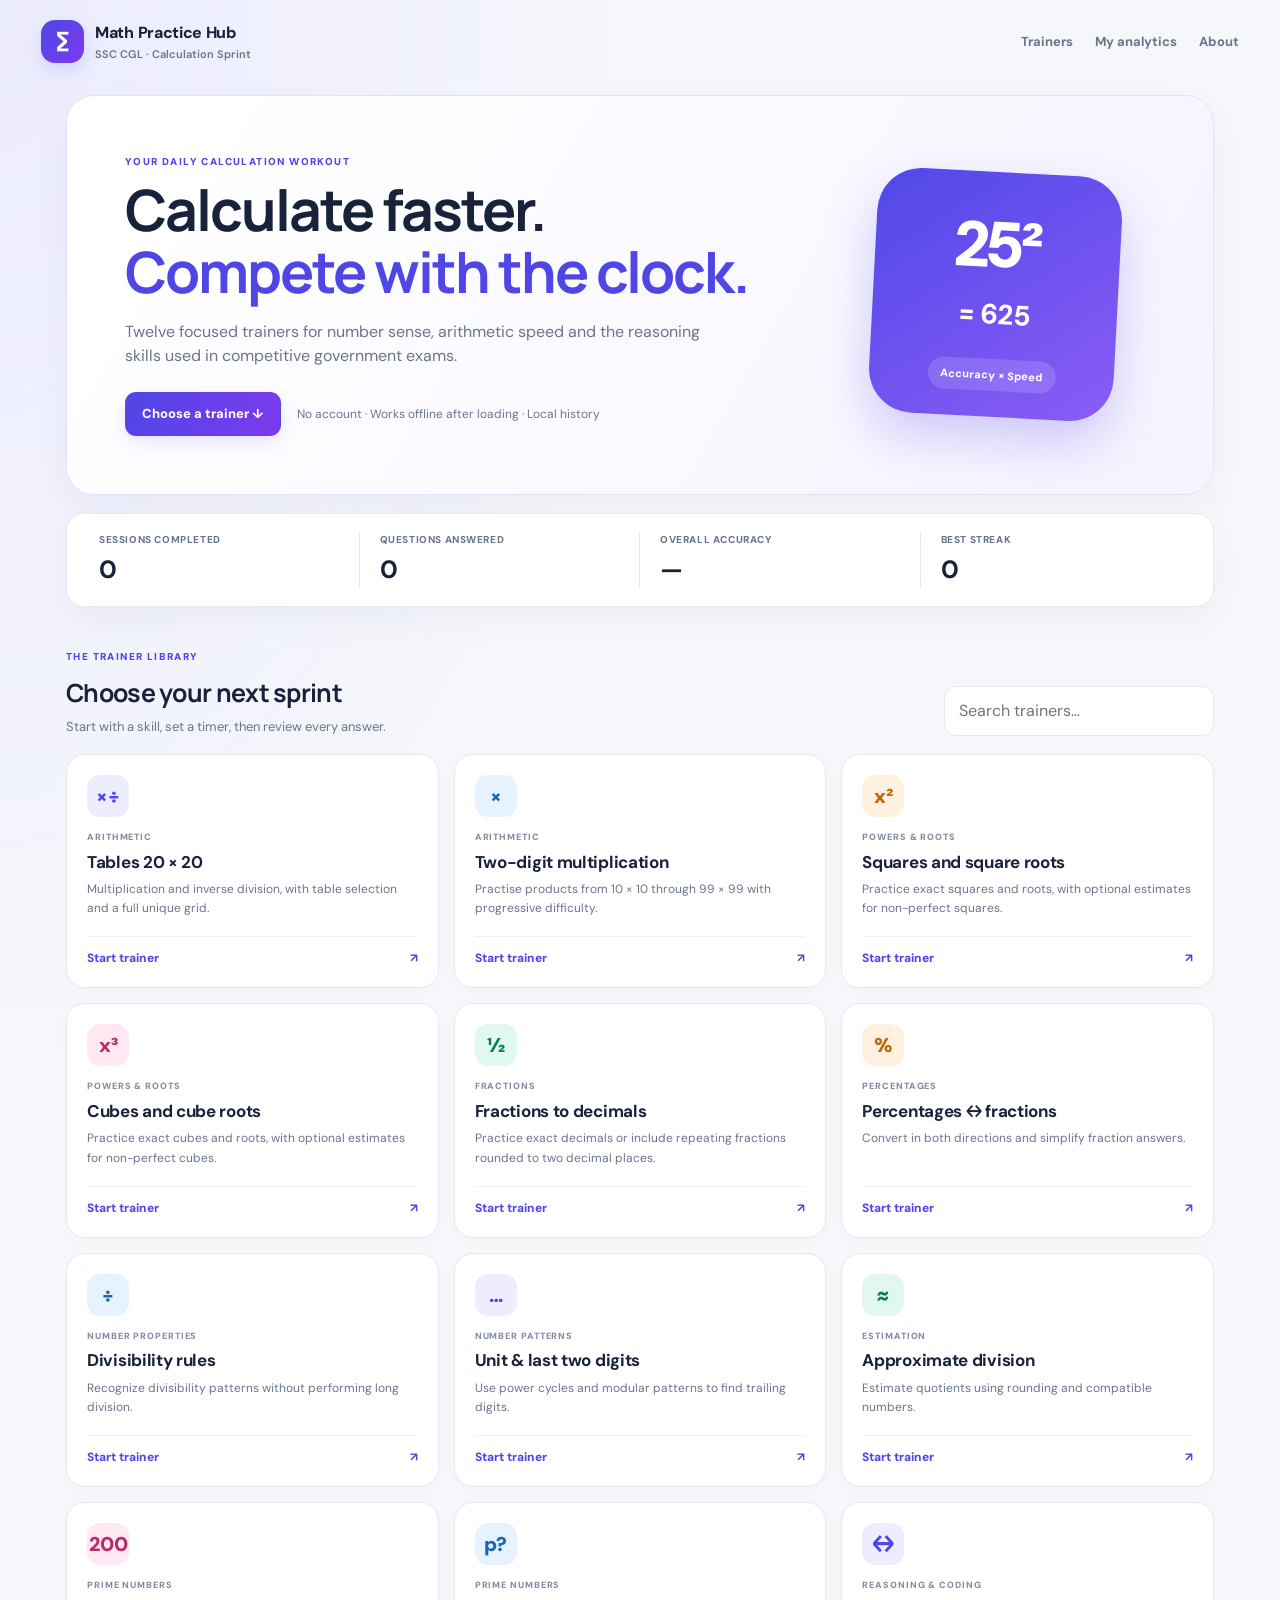
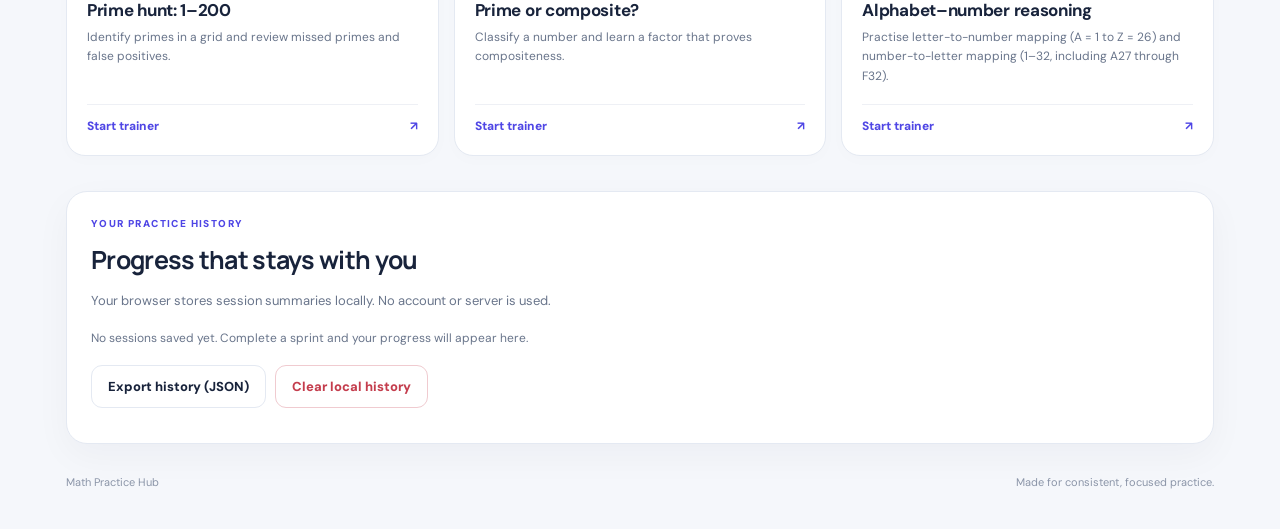
==== commit 11ea9c7d: "V10" ====
--- a/index.html
+++ b/index.html
@@ -2,13 +2,17 @@
 <html lang="en">
 <head>
 <meta charset="utf-8"><meta name="viewport" content="width=device-width,initial-scale=1">
-<meta name="theme-color" content="#4f46e5"><title>Math Practice Hub · SSC CGL Sprint Training</title>
+<meta name="theme-color" content="#4f46e5">
+<link rel="icon" type="image/svg+xml" href="assets/favicon.svg">
+<link rel="icon" type="image/png" sizes="32x32" href="assets/favicon-32.png">
+<link rel="shortcut icon" href="assets/favicon.ico">
+<link rel="apple-touch-icon" sizes="180x180" href="assets/favicon-180.png"><title>Math Practice Hub · SSC CGL Sprint Training</title>
 <link rel="stylesheet" href="assets/css/site.css">
 </head>
 <body>
 <header class="site-header home-header"><a class="brand" href="index.html"><span class="brand-mark">∑</span><span>Math Practice Hub<small>SSC CGL · Calculation Sprint</small></span></a><nav><a href="#trainers">Trainers</a><a href="#analytics">My analytics</a><a href="README.md">About</a></nav></header>
 <main class="home-main">
-<section class="hero"><div class="hero-copy"><p class="eyebrow">YOUR DAILY CALCULATION WORKOUT</p><h1>Calculate faster.<br><span>Compete with the clock.</span></h1><p>Eleven focused trainers for number sense, arithmetic speed and the calculation skills used in competitive government exams.</p><div class="hero-actions"><a class="btn primary" href="#trainers">Choose a trainer ↓</a><span class="muted small">No account · Works offline after loading · Local history</span></div></div><div class="hero-art"><div class="hero-number">25²</div><div class="hero-equals">= 625</div><div class="hero-chip">Accuracy × Speed</div></div></section>
+<section class="hero"><div class="hero-copy"><p class="eyebrow">YOUR DAILY CALCULATION WORKOUT</p><h1>Calculate faster.<br><span>Compete with the clock.</span></h1><p>Twelve focused trainers for number sense, arithmetic speed and the reasoning skills used in competitive government exams.</p><div class="hero-actions"><a class="btn primary" href="#trainers">Choose a trainer ↓</a><span class="muted small">No account · Works offline after loading · Local history</span></div></div><div class="hero-art"><div class="hero-number">25²</div><div class="hero-equals">= 625</div><div class="hero-chip">Accuracy × Speed</div></div></section>
 <section class="overview-metrics" id="analytics">
 <div><small>SESSIONS COMPLETED</small><strong id="homeSessions">0</strong></div><div><small>QUESTIONS ANSWERED</small><strong id="homeQuestions">0</strong></div><div><small>OVERALL ACCURACY</small><strong id="homeAccuracy">—</strong></div><div><small>BEST STREAK</small><strong id="homeStreak">0</strong></div>
 </section>
@@ -25,6 +29,7 @@
 <a class="trainer-card" data-search="approximate division estimate quotient" href="trainers/approximate-division/index.html"><span class="card-icon green">≈</span><span class="card-tag">ESTIMATION</span><h3>Approximate division</h3><p>Estimate quotients using rounding and compatible numbers.</p><span class="card-bottom">Start trainer <b>↗</b></span></a>
 <a class="trainer-card" data-search="prime hunt numbers 1 200 sieve" href="trainers/prime-hunt/index.html"><span class="card-icon pink">200</span><span class="card-tag">PRIME NUMBERS</span><h3>Prime hunt: 1–200</h3><p>Identify primes in a grid and review missed primes and false positives.</p><span class="card-bottom">Start trainer <b>↗</b></span></a>
 <a class="trainer-card" data-search="prime or composite factor" href="trainers/prime-or-not/index.html"><span class="card-icon blue">p?</span><span class="card-tag">PRIME NUMBERS</span><h3>Prime or composite?</h3><p>Classify a number and learn a factor that proves compositeness.</p><span class="card-bottom">Start trainer <b>↗</b></span></a>
+<a class="trainer-card" data-search="reasoning alphabet number coding A1 B2 Z26 A27 letter number sequence pattern" href="trainers/alphabet-number-reasoning/index.html"><span class="card-icon violet reasoning-card-icon" aria-hidden="true">↔</span><span class="card-tag">REASONING & CODING</span><h3>Alphabet–number reasoning</h3><p>Practise letter-to-number mapping (A = 1 to Z = 26) and number-to-letter mapping (1–32, including A27 through F32).</p><span class="card-bottom">Start trainer <b>↗</b></span></a>
 </div>
 <section class="history-panel panel"><div><p class="eyebrow">YOUR PRACTICE HISTORY</p><h2>Progress that stays with you</h2><p class="muted">Your browser stores session summaries locally. No account or server is used.</p></div><div id="homeHistory" class="home-history"></div><div class="history-actions"><button id="exportHistory" class="btn secondary">Export history (JSON)</button><button id="clearHistory" class="btn danger-outline">Clear local history</button></div><p class="tiny muted" id="historyMessage" aria-live="polite"></p></section>
 <footer><span>Math Practice Hub</span><span>Made for consistent, focused practice.</span></footer>
--- a/assets/css/site.css
+++ b/assets/css/site.css
@@ -1,5 +1,14 @@
 @import url('https://fonts.googleapis.com/css2?family=DM+Sans:wght@400;500;600;700;800&family=Manrope:wght@400;500;600;700;800&display=swap');
 :root{--ink:#18233b;--muted:#69758b;--line:#e4e9f2;--paper:#f5f7fb;--white:#fff;--brand:#4f46e5;--purple:#7c3aed;--good:#13815b;--bad:#c43d4d;--shadow:0 12px 36px #18233b0a}
-*{box-sizing:border-box}html{scroll-behavior:smooth;scroll-padding-top:90px}body{margin:0;background:radial-gradient(ellipse at top left,#ececff 0,transparent 35%),var(--paper);color:var(--ink);font-family:"DM Sans",system-ui,-apple-system,"Segoe UI",sans-serif;line-height:1.5}a{color:inherit;text-decoration:none}button,input,select{font:inherit}button,a,input,select{outline-color:#8d87ff}button{cursor:pointer}.site-header{max-width:1200px;margin:auto;padding:20px 26px;display:flex;align-items:center;justify-content:space-between;gap:18px}.home-header{max-width:1250px}.brand{display:flex;align-items:center;gap:11px;font-weight:800;letter-spacing:-.3px}.brand-mark{width:43px;height:43px;border-radius:14px;background:linear-gradient(135deg,var(--brand),var(--purple));color:#fff;display:grid;place-items:center;font-size:26px;box-shadow:0 7px 18px #4f46e52b}.brand small{display:block;font-size:11px;color:var(--muted);font-weight:600;letter-spacing:0;margin-top:1px}.site-header nav{display:flex;gap:22px;color:var(--muted);font-size:13px;font-weight:700}.site-header nav a:hover,.back-link:hover,.text-link:hover{color:var(--brand)}.back-link{font-size:13px;font-weight:750;color:var(--muted)}.home-main{max-width:1200px;margin:auto;padding:12px 26px 30px}.hero{border:1px solid #e1e3fa;background:linear-gradient(120deg,#fff 10%,#f5f3ff 100%);border-radius:28px;padding:clamp(26px,5vw,58px);display:grid;grid-template-columns:1.5fr .7fr;gap:25px;align-items:center;overflow:hidden;box-shadow:var(--shadow)}.eyebrow{font-size:10px;font-weight:850;letter-spacing:.14em;color:var(--brand);margin:0 0 10px}.hero h1{font-family:Manrope,system-ui,sans-serif;font-size:clamp(35px,5vw,57px);line-height:1.08;letter-spacing:-2px;margin:0}.hero h1 span{color:var(--brand)}.hero-copy>p:not(.eyebrow){max-width:580px;color:var(--muted);font-size:16px;margin:18px 0 24px}.hero-actions{display:flex;align-items:center;gap:16px;flex-wrap:wrap}.hero-art{justify-self:center;width:min(100%,245px);aspect-ratio:1;border-radius:44px;background:linear-gradient(145deg,#5048e8,#8b5cf6);box-shadow:0 22px 50px #5b4de744;display:flex;flex-direction:column;align-items:center;justify-content:center;color:#fff;transform:rotate(3deg)}.hero-number{font-size:64px;font-weight:900;letter-spacing:-3px}.hero-equals{font-size:28px;font-weight:750}.hero-chip{margin-top:23px;padding:8px 13px;border-radius:999px;background:#ffffff24;font-size:11px;font-weight:800}.btn{display:inline-flex;align-items:center;justify-content:center;gap:7px;border:1px solid transparent;border-radius:11px;padding:11px 16px;font-size:13px;font-weight:800;transition:transform .15s,filter .15s}.btn:hover{filter:brightness(1.03);transform:translateY(-1px)}.primary{background:linear-gradient(110deg,var(--brand),var(--purple));color:#fff;box-shadow:0 7px 18px #4f46e522}.secondary{background:#fff;border-color:var(--line);color:var(--ink)}.danger-outline{background:#fff;border-color:#f0cbd0;color:var(--bad)}.muted{color:var(--muted)}.small{font-size:12px}.tiny{font-size:11px}.overview-metrics{margin:18px 0 42px;display:grid;grid-template-columns:repeat(4,1fr);background:#fff;border:1px solid var(--line);border-radius:18px;padding:18px 12px;box-shadow:var(--shadow)}.overview-metrics>div{padding:0 20px;border-right:1px solid var(--line)}.overview-metrics>div:last-child{border:0}.overview-metrics small,.stats-row small{display:block;font-size:10px;font-weight:800;color:var(--muted);letter-spacing:.06em}.overview-metrics strong{font-size:25px;letter-spacing:-.7px;display:block;margin-top:4px}.section-heading{display:flex;align-items:end;justify-content:space-between;gap:18px;margin-bottom:18px}.section-heading h2,.history-panel h2,.mini-history h2{font-family:Manrope,system-ui,sans-serif;font-size:25px;letter-spacing:-.7px;margin:0}.section-heading p:not(.eyebrow){margin:5px 0 0;font-size:13px}.search-input{width:min(100%,270px);padding:12px 14px;border:1px solid var(--line);border-radius:12px;background:#fff}.trainer-grid{display:grid;grid-template-columns:repeat(3,minmax(0,1fr));gap:15px}.trainer-card{min-height:226px;background:#fff;border:1px solid var(--line);border-radius:19px;padding:20px;display:flex;flex-direction:column;align-items:flex-start;box-shadow:0 4px 16px #17255404;transition:transform .18s,border-color .18s,box-shadow .18s}.trainer-card:hover{transform:translateY(-3px);border-color:#c7c4ff;box-shadow:0 12px 26px #1725540b}.card-icon{width:42px;height:42px;border-radius:13px;display:grid;place-items:center;font-size:20px;font-weight:900;margin-bottom:14px}.violet{background:#eeedff;color:#4f46e5}.blue{background:#e6f2ff;color:#1767b1}.orange{background:#fff0df;color:#ba6508}.pink{background:#ffe8f1;color:#b72c69}.green{background:#e1f8ef;color:#087c57}.card-tag{font-size:9px;font-weight:850;letter-spacing:.1em;color:#828da2}.trainer-card h3{font-size:17px;letter-spacing:-.3px;margin:5px 0}.trainer-card p{font-size:12px;color:var(--muted);margin:0 0 18px;line-height:1.6}.card-bottom{margin-top:auto;padding-top:12px;border-top:1px solid #eef0f5;width:100%;display:flex;justify-content:space-between;color:var(--brand);font-size:12px;font-weight:800}.panel{background:#fff;border:1px solid var(--line);border-radius:21px;box-shadow:var(--shadow)}.history-panel{margin-top:35px;padding:24px}.history-panel>div:first-child p:not(.eyebrow){font-size:13px}.home-history{margin:18px 0}.history-list{display:grid;gap:9px}.history-item{display:grid;grid-template-columns:1fr auto auto;align-items:center;gap:18px;padding:12px 14px;border:1px solid #edf0f5;border-radius:12px;font-size:12px}.history-item strong{font-size:13px}.history-actions{display:flex;gap:9px;flex-wrap:wrap}footer{padding:30px 0 8px;display:flex;justify-content:space-between;gap:10px;color:#8b95a8;font-size:11px}.trainer-page{max-width:1040px;margin:8px auto 40px;padding:0 22px}.trainer-heading{display:flex;align-items:center;justify-content:space-between;gap:20px;margin:22px 0}.trainer-heading h1{font-family:Manrope,system-ui,sans-serif;font-size:clamp(27px,4vw,38px);letter-spacing:-1.2px;margin:0}.trainer-heading .muted{margin:7px 0 0;font-size:14px}.setup-panel{padding:23px;margin-bottom:17px}.setup-panel h2{font-size:17px;margin:0 0 17px}.setup-grid{display:grid;grid-template-columns:repeat(4,minmax(0,1fr));gap:14px}.setup-grid label{font-size:12px;font-weight:750;display:flex;flex-direction:column;gap:7px}.setup-grid input,.setup-grid select,.answer-input,.answer-select{width:100%;min-width:0;padding:11px 12px;border:1px solid #dce2ed;border-radius:10px;background:#fff;color:var(--ink);font-size:14px}.setup-grid input:focus,.setup-grid select:focus,.answer-input:focus,.answer-select:focus{border-color:var(--brand);box-shadow:0 0 0 3px #4f46e51a;outline:0}.setup-grid label small{font-weight:500;color:var(--muted);font-size:10px}.trainer-options{grid-column:1/-1}.option-group{display:flex;flex-wrap:wrap;gap:8px}.option-group label{display:flex;align-items:center;flex-direction:row;gap:6px;background:#f7f8fc;padding:8px 10px;border-radius:9px}.option-group input{width:auto;accent-color:var(--brand)}.setup-actions{display:flex;align-items:center;gap:14px;margin-top:18px;flex-wrap:wrap}.setup-actions p{margin:0}.practice-panel{overflow:hidden}.stats-row{display:grid;grid-template-columns:repeat(4,1fr);padding:17px 23px;gap:10px}.stats-row strong{display:block;font-size:21px;letter-spacing:-.4px;margin-top:3px}.timer-stat strong{color:var(--brand)}.progress-track{height:4px;background:#eff1f7}.progress-track>div{height:100%;width:0;background:linear-gradient(90deg,var(--brand),#a78bfa);transition:width .2s}.question-area{padding:38px 25px 28px;min-height:330px;display:flex;flex-direction:column;align-items:center;text-align:center}.question-area .eyebrow{margin-bottom:13px}.question-text{font-family:Manrope,system-ui,sans-serif;font-size:clamp(32px,6vw,52px);line-height:1.25;font-weight:850;letter-spacing:-1.5px;overflow-wrap:anywhere;max-width:100%}.question-hint{color:var(--muted);font-size:12px;min-height:16px;margin:10px 0}.question-area form{width:min(100%,390px);margin-top:8px;display:flex;flex-direction:column;gap:10px}.answer-submit{width:100%}.answer-input{text-align:center;font-size:23px;font-weight:750;letter-spacing:.5px;padding:14px}.answer-options{display:grid;grid-template-columns:repeat(2,minmax(0,1fr));gap:9px}.answer-options button{background:#fff;border:1px solid var(--line);padding:12px 8px;border-radius:11px;font-weight:750}.answer-options button:hover{border-color:var(--brand);background:#f7f6ff}.answer-options button.selected{border-color:var(--brand);background:#eeedff;color:var(--brand)}.feedback{min-height:25px;font-size:14px;font-weight:800;margin:14px 0 0}.feedback.good{color:var(--good)}.feedback.bad{color:var(--bad)}.feedback.neutral{color:var(--muted);font-size:12px;font-weight:500}.practice-footer{display:flex;align-items:center;justify-content:space-between;gap:12px;border-top:1px solid var(--line);padding:14px 20px}.hidden{display:none!important}.results-area{padding:27px 23px}.results-head{display:flex;align-items:center;justify-content:space-between;gap:12px}.results-head h2{font-size:27px;margin:0}.results-head p:not(.eyebrow){margin:6px 0}.results-metrics{display:grid;grid-template-columns:repeat(4,1fr);gap:10px;margin:20px 0}.metric-card{border:1px solid var(--line);border-radius:13px;padding:13px}.metric-card small{display:block;font-size:10px;color:var(--muted);font-weight:800}.metric-card strong{display:block;font-size:23px;margin-top:4px}.analysis-insight{padding:13px 15px;background:#f4f3ff;border:1px solid #e6e3ff;border-radius:12px;color:#49419b;font-size:12px;margin-bottom:17px}.table-scroll{overflow:auto;border:1px solid var(--line);border-radius:12px}.review-table{width:100%;border-collapse:collapse;font-size:12px;text-align:left}.review-table th{background:#f7f8fc;color:var(--muted);font-size:10px;text-transform:uppercase;letter-spacing:.04em}.review-table th,.review-table td{padding:11px 12px;border-bottom:1px solid #edf0f5;vertical-align:top}.review-table tr:last-child td{border-bottom:0}.result-good{color:var(--good);font-weight:850}.result-bad{color:var(--bad);font-weight:850}.result-skip{color:var(--muted);font-weight:750}.results-actions{display:flex;gap:10px;margin-top:19px;flex-wrap:wrap}.mini-history{margin-top:17px;padding:20px;display:flex;align-items:center;justify-content:space-between;gap:18px;flex-wrap:wrap}.mini-history h2{font-size:18px}.mini-history p{margin:5px 0}.history-summary{font-size:12px;font-weight:750}.text-link{font-size:12px;color:var(--brand);font-weight:800}
+*{box-sizing:border-box}html{scroll-behavior:smooth;scroll-padding-top:90px}body{margin:0;background:radial-gradient(ellipse at top left,#ececff 0,transparent 35%),var(--paper);color:var(--ink);font-family:"DM Sans",system-ui,-apple-system,"Segoe UI",sans-serif;line-height:1.5}a{color:inherit;text-decoration:none}button,input,select{font:inherit}button,a,input,select{outline-color:#8d87ff}button{cursor:pointer}.site-header{max-width:1200px;margin:auto;padding:20px 26px;display:flex;align-items:center;justify-content:space-between;gap:18px}.home-header{max-width:1250px}.brand{display:flex;align-items:center;gap:11px;font-weight:800;letter-spacing:-.3px}.brand-mark{width:43px;height:43px;border-radius:14px;background:linear-gradient(135deg,var(--brand),var(--purple));color:#fff;display:grid;place-items:center;font-size:26px;box-shadow:0 7px 18px #4f46e52b}.brand small{display:block;font-size:11px;color:var(--muted);font-weight:600;letter-spacing:0;margin-top:1px}.site-header nav{display:flex;gap:22px;color:var(--muted);font-size:13px;font-weight:700}.site-header nav a:hover,.back-link:hover,.text-link:hover{color:var(--brand)}.back-link{font-size:13px;font-weight:750;color:var(--muted)}.home-main{max-width:1200px;margin:auto;padding:12px 26px 30px}.hero{border:1px solid #e1e3fa;background:linear-gradient(120deg,#fff 10%,#f5f3ff 100%);border-radius:28px;padding:clamp(26px,5vw,58px);display:grid;grid-template-columns:1.5fr .7fr;gap:25px;align-items:center;overflow:hidden;box-shadow:var(--shadow)}.eyebrow{font-size:10px;font-weight:850;letter-spacing:.14em;color:var(--brand);margin:0 0 10px}.hero h1{font-family:Manrope,system-ui,sans-serif;font-size:clamp(35px,5vw,57px);line-height:1.08;letter-spacing:-2px;margin:0}.hero h1 span{color:var(--brand)}.hero-copy>p:not(.eyebrow){max-width:580px;color:var(--muted);font-size:16px;margin:18px 0 24px}.hero-actions{display:flex;align-items:center;gap:16px;flex-wrap:wrap}.hero-art{justify-self:center;width:min(100%,245px);aspect-ratio:1;border-radius:44px;background:linear-gradient(145deg,#5048e8,#8b5cf6);box-shadow:0 22px 50px #5b4de744;display:flex;flex-direction:column;align-items:center;justify-content:center;color:#fff;transform:rotate(3deg)}.hero-number{font-size:64px;font-weight:900;letter-spacing:-3px}.hero-equals{font-size:28px;font-weight:750}.hero-chip{margin-top:23px;padding:8px 13px;border-radius:999px;background:#ffffff24;font-size:11px;font-weight:800}.btn{display:inline-flex;align-items:center;justify-content:center;gap:7px;border:1px solid transparent;border-radius:11px;padding:11px 16px;font-size:13px;font-weight:800;transition:transform .15s,filter .15s}.btn:hover{filter:brightness(1.03);transform:translateY(-1px)}.primary{background:linear-gradient(110deg,var(--brand),var(--purple));color:#fff;box-shadow:0 7px 18px #4f46e522}.secondary{background:#fff;border-color:var(--line);color:var(--ink)}.danger-outline{background:#fff;border-color:#f0cbd0;color:var(--bad)}.muted{color:var(--muted)}.small{font-size:12px}.tiny{font-size:11px}.overview-metrics{margin:18px 0 42px;display:grid;grid-template-columns:repeat(4,1fr);background:#fff;border:1px solid var(--line);border-radius:18px;padding:18px 12px;box-shadow:var(--shadow)}.overview-metrics>div{padding:0 20px;border-right:1px solid var(--line)}.overview-metrics>div:last-child{border:0}.overview-metrics small,.stats-row small{display:block;font-size:10px;font-weight:800;color:var(--muted);letter-spacing:.06em}.overview-metrics strong{font-size:25px;letter-spacing:-.7px;display:block;margin-top:4px}.section-heading{display:flex;align-items:end;justify-content:space-between;gap:18px;margin-bottom:18px}.section-heading h2,.history-panel h2,.mini-history h2{font-family:Manrope,system-ui,sans-serif;font-size:25px;letter-spacing:-.7px;margin:0}.section-heading p:not(.eyebrow){margin:5px 0 0;font-size:13px}.search-input{width:min(100%,270px);padding:12px 14px;border:1px solid var(--line);border-radius:12px;background:#fff}.trainer-grid{display:grid;grid-template-columns:repeat(3,minmax(0,1fr));gap:15px}.trainer-card{min-height:226px;background:#fff;border:1px solid var(--line);border-radius:19px;padding:20px;display:flex;flex-direction:column;align-items:flex-start;box-shadow:0 4px 16px #17255404;transition:transform .18s,border-color .18s,box-shadow .18s}.trainer-card:hover{transform:translateY(-3px);border-color:#c7c4ff;box-shadow:0 12px 26px #1725540b}.card-icon{width:42px;height:42px;border-radius:13px;display:grid;place-items:center;font-size:20px;font-weight:900;margin-bottom:14px}.violet{background:#eeedff;color:#4f46e5}.blue{background:#e6f2ff;color:#1767b1}.orange{background:#fff0df;color:#ba6508}.pink{background:#ffe8f1;color:#b72c69}.green{background:#e1f8ef;color:#087c57}.card-tag{font-size:9px;font-weight:850;letter-spacing:.1em;color:#828da2}.trainer-card h3{font-size:17px;letter-spacing:-.3px;margin:5px 0}.trainer-card p{font-size:12px;color:var(--muted);margin:0 0 18px;line-height:1.6}.card-bottom{margin-top:auto;padding-top:12px;border-top:1px solid #eef0f5;width:100%;display:flex;justify-content:space-between;color:var(--brand);font-size:12px;font-weight:800}.panel{background:#fff;border:1px solid var(--line);border-radius:21px;box-shadow:var(--shadow)}.history-panel{margin-top:35px;padding:24px}.history-panel>div:first-child p:not(.eyebrow){font-size:13px}.home-history{margin:18px 0}.history-list{display:grid;gap:9px}.history-item{display:grid;grid-template-columns:1fr auto auto;align-items:center;gap:18px;padding:12px 14px;border:1px solid #edf0f5;border-radius:12px;font-size:12px}.history-item strong{font-size:13px}.history-actions{display:flex;gap:9px;flex-wrap:wrap}footer{padding:30px 0 8px;display:flex;justify-content:space-between;gap:10px;color:#8b95a8;font-size:11px}.trainer-page{max-width:1040px;margin:8px auto 40px;padding:0 22px}.trainer-heading{display:flex;align-items:center;justify-content:space-between;gap:20px;margin:22px 0}.trainer-heading h1{font-family:Manrope,system-ui,sans-serif;font-size:clamp(27px,4vw,38px);letter-spacing:-1.2px;margin:0}.trainer-heading .muted{margin:7px 0 0;font-size:14px}.trainer-icon{display:flex;align-items:center;justify-content:center;flex:0 0 64px;width:64px;height:64px;border-radius:18px;border:1px solid #dedbff;background:linear-gradient(145deg,#f3f1ff,#e9e7ff);color:var(--brand);font-family:Manrope,system-ui,sans-serif;font-size:24px;font-weight:900;line-height:1;box-shadow:0 7px 18px #4f46e510}.reasoning-mark{gap:3px;font-size:22px;letter-spacing:-.7px}.reasoning-mark .reasoning-arrow{font-size:14px;opacity:.78}.reasoning-card-icon{font-size:24px}.setup-panel{padding:23px;margin-bottom:17px}.setup-panel h2{font-size:17px;margin:0 0 17px}.shared-settings-note{margin:-9px 0 16px}.setup-grid{display:grid;grid-template-columns:repeat(4,minmax(0,1fr));gap:14px}.setup-grid label{font-size:12px;font-weight:750;display:flex;flex-direction:column;gap:7px}.setup-grid input,.setup-grid select,.answer-input,.answer-select{width:100%;min-width:0;padding:11px 12px;border:1px solid #dce2ed;border-radius:10px;background:#fff;color:var(--ink);font-size:14px}.setup-grid input:focus,.setup-grid select:focus,.answer-input:focus,.answer-select:focus{border-color:var(--brand);box-shadow:0 0 0 3px #4f46e51a;outline:0}.setup-grid label small{font-weight:500;color:var(--muted);font-size:10px}.trainer-options{grid-column:1/-1}.option-group{display:flex;flex-wrap:wrap;gap:8px}.option-group label{display:flex;align-items:center;flex-direction:row;gap:6px;background:#f7f8fc;padding:8px 10px;border-radius:9px}.option-group input{width:auto;accent-color:var(--brand)}.setup-actions{display:flex;align-items:center;gap:14px;margin-top:18px;flex-wrap:wrap}.setup-actions p{margin:0}.practice-panel{overflow:hidden}.stats-row{display:grid;grid-template-columns:repeat(4,1fr);padding:17px 23px;gap:10px}.stats-row strong{display:block;font-size:21px;letter-spacing:-.4px;margin-top:3px}.timer-stat strong{color:var(--brand)}.progress-track{height:4px;background:#eff1f7}.progress-track>div{height:100%;width:0;background:linear-gradient(90deg,var(--brand),#a78bfa);transition:width .2s}.question-area{padding:38px 25px 28px;min-height:330px;display:flex;flex-direction:column;align-items:center;text-align:center}.question-area .eyebrow{margin-bottom:13px}.question-text{font-family:Manrope,system-ui,sans-serif;font-size:clamp(32px,6vw,52px);line-height:1.25;font-weight:850;letter-spacing:-1.5px;overflow-wrap:anywhere;max-width:100%}.question-hint{color:var(--muted);font-size:12px;min-height:16px;margin:10px 0}.question-area form{width:min(100%,390px);margin-top:8px;display:flex;flex-direction:column;gap:10px}.answer-submit{width:100%}.answer-input{text-align:center;font-size:23px;font-weight:750;letter-spacing:.5px;padding:14px}.answer-options{display:grid;grid-template-columns:repeat(2,minmax(0,1fr));gap:9px}.answer-options button{background:#fff;border:1px solid var(--line);padding:12px 8px;border-radius:11px;font-weight:750}.answer-options button:hover{border-color:var(--brand);background:#f7f6ff}.answer-options button.selected{border-color:var(--brand);background:#eeedff;color:var(--brand)}.answer-options button.correct-option{border-color:var(--good);background:#e9f9f0;color:var(--good)}.answer-options button.wrong-option{border-color:var(--bad);background:#fff0f1;color:var(--bad)}.question-text .answer-reveal-good{color:var(--good);font-weight:900}.question-text .answer-reveal-bad{color:var(--bad);font-weight:900;text-decoration:line-through;text-decoration-thickness:2px}.question-text .answer-reveal-good{font-size:inherit}.question-text .answer-reveal-bad{font-size:inherit}
+.question-area form.wide-answer{width:min(100%,760px)}
+.answer-options.multi-options{grid-template-columns:repeat(auto-fit,minmax(48px,1fr));}
+.answer-options.multi-options button{padding:7px 4px;font-size:12px;overflow-wrap:anywhere}.feedback{min-height:25px;font-size:14px;font-weight:800;margin:14px 0 0}.feedback.good{color:var(--good)}.feedback.bad{color:var(--bad)}.feedback.neutral{color:var(--muted);font-size:12px;font-weight:500}.practice-footer{display:flex;align-items:center;justify-content:space-between;gap:12px;border-top:1px solid var(--line);padding:14px 20px}.hidden{display:none!important}.results-area{padding:27px 23px}.results-head{display:flex;align-items:center;justify-content:space-between;gap:12px}.results-head h2{font-size:27px;margin:0}.results-head p:not(.eyebrow){margin:6px 0}.results-metrics{display:grid;grid-template-columns:repeat(4,1fr);gap:10px;margin:20px 0}.metric-card{border:1px solid var(--line);border-radius:13px;padding:13px}.metric-card small{display:block;font-size:10px;color:var(--muted);font-weight:800}.metric-card strong{display:block;font-size:23px;margin-top:4px}.analysis-insight{padding:13px 15px;background:#f4f3ff;border:1px solid #e6e3ff;border-radius:12px;color:#49419b;font-size:12px;margin-bottom:17px}.table-scroll{overflow:auto;border:1px solid var(--line);border-radius:12px}.review-table{width:100%;border-collapse:collapse;font-size:12px;text-align:left}.review-table th{background:#f7f8fc;color:var(--muted);font-size:10px;text-transform:uppercase;letter-spacing:.04em}.review-table th,.review-table td{padding:11px 12px;border-bottom:1px solid #edf0f5;vertical-align:top}.review-table tr:last-child td{border-bottom:0}.result-good{color:var(--good);font-weight:850}.result-bad{color:var(--bad);font-weight:850}.result-skip{color:var(--muted);font-weight:750}.results-actions{display:flex;gap:10px;margin-top:19px;flex-wrap:wrap}.mini-history{margin-top:17px;padding:20px;display:flex;align-items:center;justify-content:space-between;gap:18px;flex-wrap:wrap}.mini-history h2{font-size:18px}.mini-history p{margin:5px 0}.history-summary{font-size:12px;font-weight:750}.text-link{font-size:12px;color:var(--brand);font-weight:800}
 @media(max-width:850px){.trainer-grid{grid-template-columns:repeat(2,minmax(0,1fr))}.setup-grid{grid-template-columns:repeat(2,minmax(0,1fr))}.hero{grid-template-columns:1fr .5fr}.hero-art{width:190px}.trainer-options{grid-column:1/-1}}
-@media(max-width:600px){.site-header{padding:16px}.home-header nav{display:none}.home-main{padding:8px 14px 24px}.hero{grid-template-columns:1fr;padding:26px 21px;border-radius:22px}.hero-art{display:none}.hero h1{font-size:40px}.hero-copy>p:not(.eyebrow){font-size:14px}.overview-metrics{grid-template-columns:repeat(2,1fr);padding:14px 8px;margin-bottom:30px}.overview-metrics>div{padding:9px 12px;border-right:0}.overview-metrics>div:nth-child(odd){border-right:1px solid var(--line)}.overview-metrics>div:nth-child(-n+2){border-bottom:1px solid var(--line)}.overview-metrics strong{font-size:22px}.section-heading{align-items:stretch;flex-direction:column}.section-heading h2{font-size:22px}.search-input{width:100%}.trainer-grid{grid-template-columns:1fr}.trainer-card{min-height:190px}.history-panel{padding:18px}.history-item{grid-template-columns:1fr auto;gap:5px}.history-item span:last-child{grid-column:1/-1}.trainer-page{padding:0 12px;margin-top:0}.trainer-heading{margin:10px 3px 17px}.trainer-icon{min-width:56px;height:56px;border-radius:16px;font-size:20px}.setup-panel{padding:17px}.setup-grid{gap:10px}.setup-grid label{font-size:11px}.stats-row{padding:14px 13px;gap:7px}.stats-row strong{font-size:18px}.stats-row small{font-size:8px}.question-area{padding:30px 14px 24px;min-height:300px}.question-text{font-size:34px}.practice-footer{padding:12px;align-items:flex-start}.practice-footer .btn{padding:9px}.results-area{padding:20px 12px}.results-head{align-items:flex-start;flex-direction:column}.results-metrics{grid-template-columns:repeat(2,1fr)}.review-table th,.review-table td{padding:9px;font-size:11px}footer{flex-direction:column}.mini-history{align-items:flex-start}}
+@media(max-width:600px){.site-header{padding:16px}.home-header nav{display:none}.home-main{padding:8px 14px 24px}.hero{grid-template-columns:1fr;padding:26px 21px;border-radius:22px}.hero-art{display:none}.hero h1{font-size:40px}.hero-copy>p:not(.eyebrow){font-size:14px}.overview-metrics{grid-template-columns:repeat(2,1fr);padding:14px 8px;margin-bottom:30px}.overview-metrics>div{padding:9px 12px;border-right:0}.overview-metrics>div:nth-child(odd){border-right:1px solid var(--line)}.overview-metrics>div:nth-child(-n+2){border-bottom:1px solid var(--line)}.overview-metrics strong{font-size:22px}.section-heading{align-items:stretch;flex-direction:column}.section-heading h2{font-size:22px}.search-input{width:100%}.trainer-grid{grid-template-columns:1fr}.trainer-card{min-height:190px}.history-panel{padding:18px}.history-item{grid-template-columns:1fr auto;gap:5px}.history-item span:last-child{grid-column:1/-1}.trainer-page{padding:0 12px;margin-top:0}.trainer-heading{margin:10px 3px 17px}.trainer-icon{flex-basis:56px;width:56px;min-width:56px;height:56px;border-radius:16px;font-size:20px}.reasoning-mark{font-size:19px}.reasoning-mark .reasoning-arrow{font-size:12px}.setup-panel{padding:17px}.setup-grid{gap:10px}.setup-grid label{font-size:11px}.stats-row{padding:14px 13px;gap:7px}.stats-row strong{font-size:18px}.stats-row small{font-size:8px}.question-area{padding:30px 14px 24px;min-height:300px}.question-text{font-size:34px}.practice-footer{padding:12px;align-items:flex-start}.practice-footer .btn{padding:9px}.results-area{padding:20px 12px}.results-head{align-items:flex-start;flex-direction:column}.results-metrics{grid-template-columns:repeat(2,1fr)}.review-table th,.review-table td{padding:9px;font-size:11px}footer{flex-direction:column}.mini-history{align-items:flex-start}}
+
+/* Compact context label shown beneath the equation only when needed (about half question size). */
+.question-hint{font-size:clamp(16px,3vw,26px);line-height:1.2;font-weight:750;min-height:0;margin:8px 0 10px;letter-spacing:-.2px}
+.question-hint:empty,.question-hint.hidden{display:none}
+.question-text .answer-reveal-good,.question-text .answer-reveal-bad{font-size:inherit;vertical-align:baseline}
+@media(max-width:600px){.question-hint{font-size:17px;margin:7px 0 9px}}
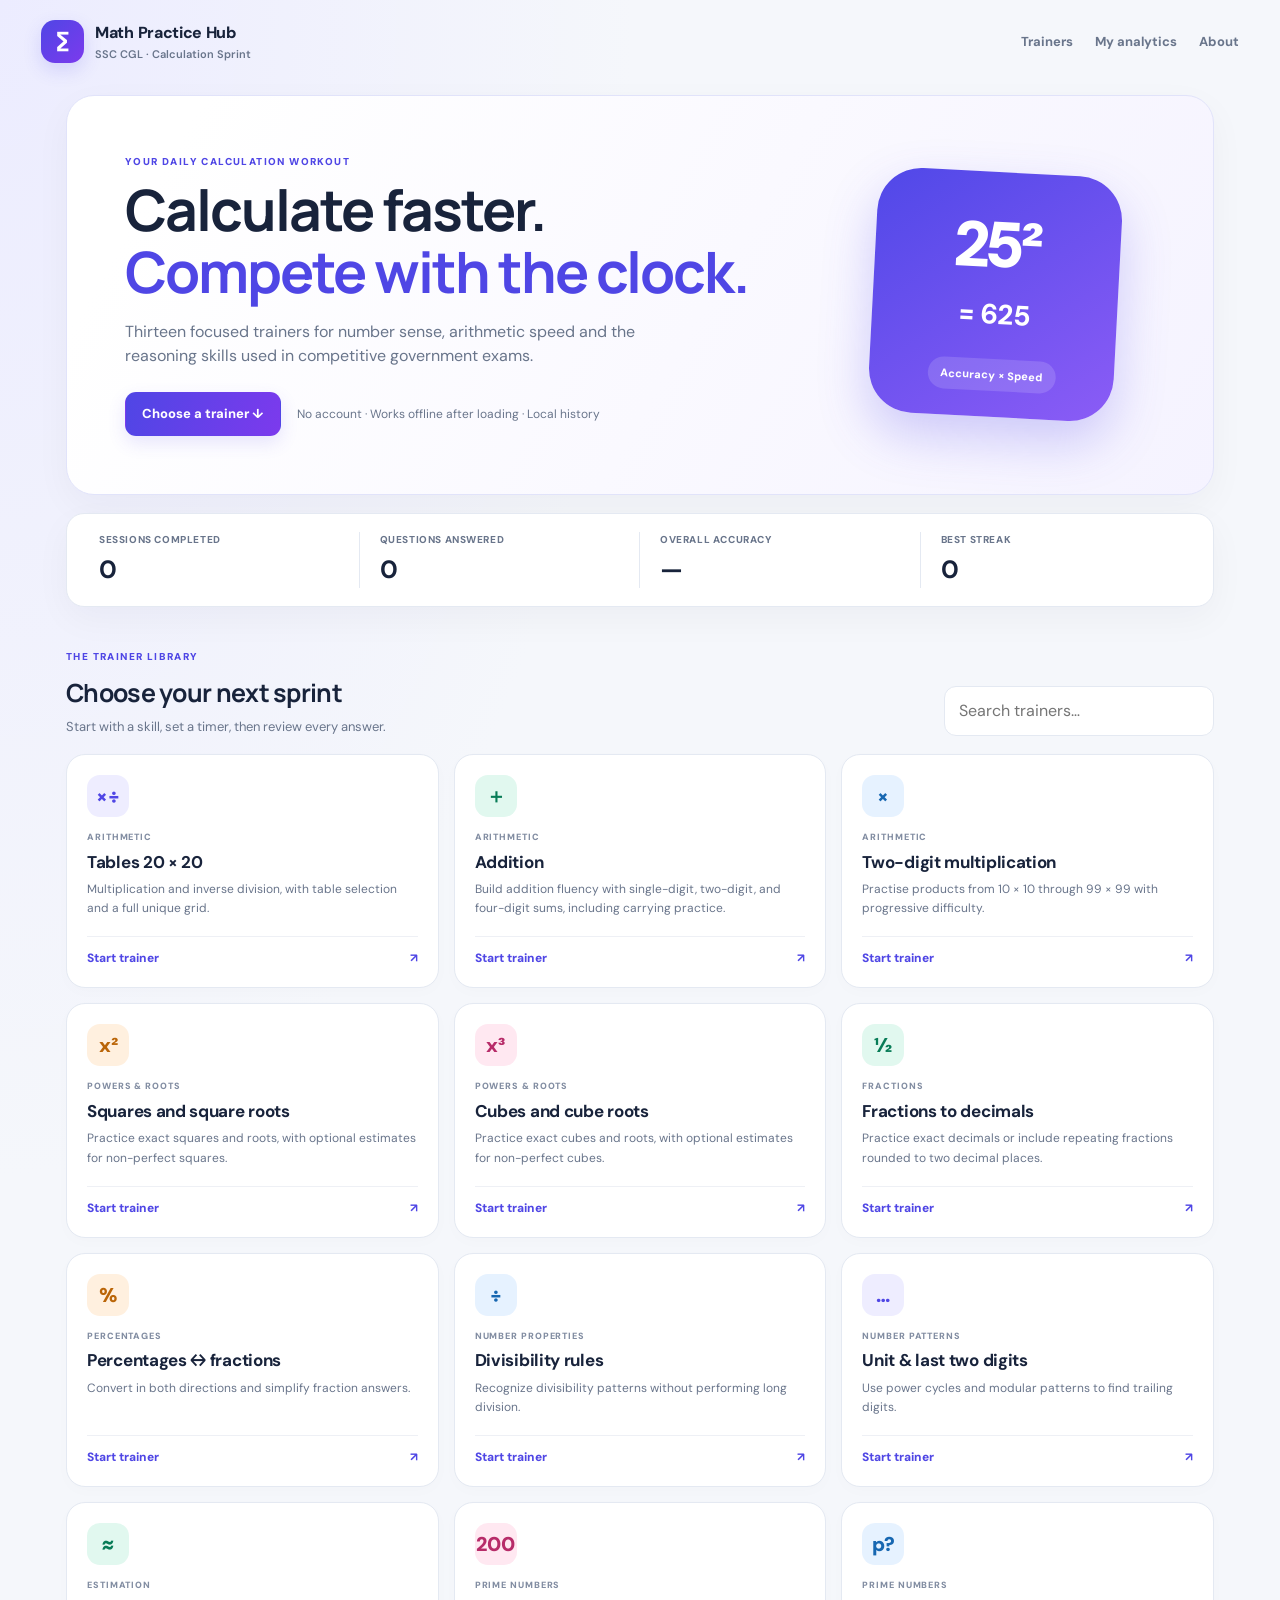
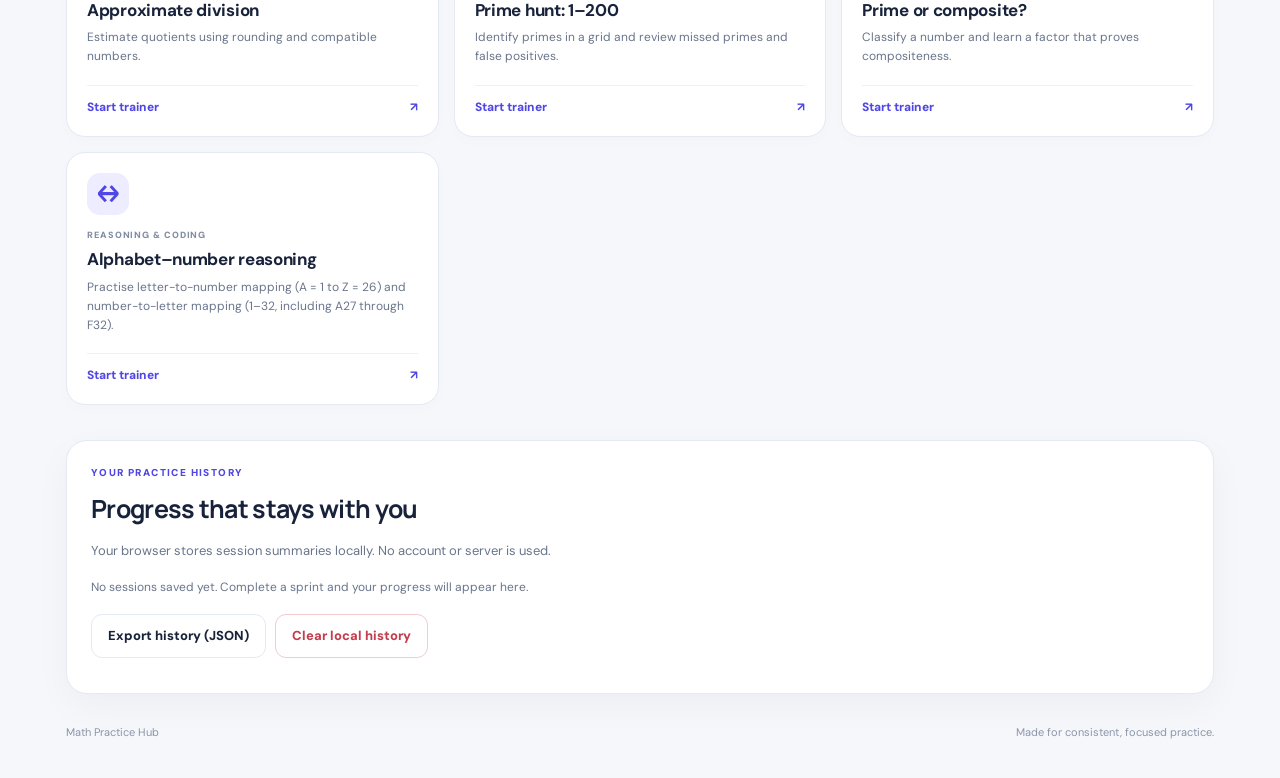
==== commit e146259a: "V11" ====
--- a/index.html
+++ b/index.html
@@ -12,13 +12,14 @@
 <body>
 <header class="site-header home-header"><a class="brand" href="index.html"><span class="brand-mark">∑</span><span>Math Practice Hub<small>SSC CGL · Calculation Sprint</small></span></a><nav><a href="#trainers">Trainers</a><a href="#analytics">My analytics</a><a href="README.md">About</a></nav></header>
 <main class="home-main">
-<section class="hero"><div class="hero-copy"><p class="eyebrow">YOUR DAILY CALCULATION WORKOUT</p><h1>Calculate faster.<br><span>Compete with the clock.</span></h1><p>Twelve focused trainers for number sense, arithmetic speed and the reasoning skills used in competitive government exams.</p><div class="hero-actions"><a class="btn primary" href="#trainers">Choose a trainer ↓</a><span class="muted small">No account · Works offline after loading · Local history</span></div></div><div class="hero-art"><div class="hero-number">25²</div><div class="hero-equals">= 625</div><div class="hero-chip">Accuracy × Speed</div></div></section>
+<section class="hero"><div class="hero-copy"><p class="eyebrow">YOUR DAILY CALCULATION WORKOUT</p><h1>Calculate faster.<br><span>Compete with the clock.</span></h1><p>Thirteen focused trainers for number sense, arithmetic speed and the reasoning skills used in competitive government exams.</p><div class="hero-actions"><a class="btn primary" href="#trainers">Choose a trainer ↓</a><span class="muted small">No account · Works offline after loading · Local history</span></div></div><div class="hero-art"><div class="hero-number">25²</div><div class="hero-equals">= 625</div><div class="hero-chip">Accuracy × Speed</div></div></section>
 <section class="overview-metrics" id="analytics">
 <div><small>SESSIONS COMPLETED</small><strong id="homeSessions">0</strong></div><div><small>QUESTIONS ANSWERED</small><strong id="homeQuestions">0</strong></div><div><small>OVERALL ACCURACY</small><strong id="homeAccuracy">—</strong></div><div><small>BEST STREAK</small><strong id="homeStreak">0</strong></div>
 </section>
 <section class="section-heading" id="trainers"><div><p class="eyebrow">THE TRAINER LIBRARY</p><h2>Choose your next sprint</h2><p class="muted">Start with a skill, set a timer, then review every answer.</p></div><input id="trainerSearch" class="search-input" type="search" placeholder="Search trainers…" aria-label="Search trainers"></section>
 <div class="trainer-grid" id="trainerGrid">
 <a class="trainer-card" data-search="tables multiplication division times table" href="trainers/table-trainer/index.html"><span class="card-icon violet">×÷</span><span class="card-tag">ARITHMETIC</span><h3>Tables 20 × 20</h3><p>Multiplication and inverse division, with table selection and a full unique grid.</p><span class="card-bottom">Start trainer <b>↗</b></span></a>
+<a class="trainer-card" data-search="addition single digit two digit four digit carrying sum plus" href="trainers/addition/index.html"><span class="card-icon green">＋</span><span class="card-tag">ARITHMETIC</span><h3>Addition</h3><p>Build addition fluency with single-digit, two-digit, and four-digit sums, including carrying practice.</p><span class="card-bottom">Start trainer <b>↗</b></span></a>
 <a class="trainer-card" data-search="two digit multiplication product" href="trainers/multiplication-2-digit/index.html"><span class="card-icon blue">×</span><span class="card-tag">ARITHMETIC</span><h3>Two-digit multiplication</h3><p>Practise products from 10 × 10 through 99 × 99 with progressive difficulty.</p><span class="card-bottom">Start trainer <b>↗</b></span></a>
 <a class="trainer-card" data-search="squares square roots radicals" href="trainers/squares-roots/index.html"><span class="card-icon orange">x²</span><span class="card-tag">POWERS & ROOTS</span><h3>Squares and square roots</h3><p>Practice exact squares and roots, with optional estimates for non-perfect squares.</p><span class="card-bottom">Start trainer <b>↗</b></span></a>
 <a class="trainer-card" data-search="cubes cube roots" href="trainers/cubes-roots/index.html"><span class="card-icon pink">x³</span><span class="card-tag">POWERS & ROOTS</span><h3>Cubes and cube roots</h3><p>Practice exact cubes and roots, with optional estimates for non-perfect cubes.</p><span class="card-bottom">Start trainer <b>↗</b></span></a>
